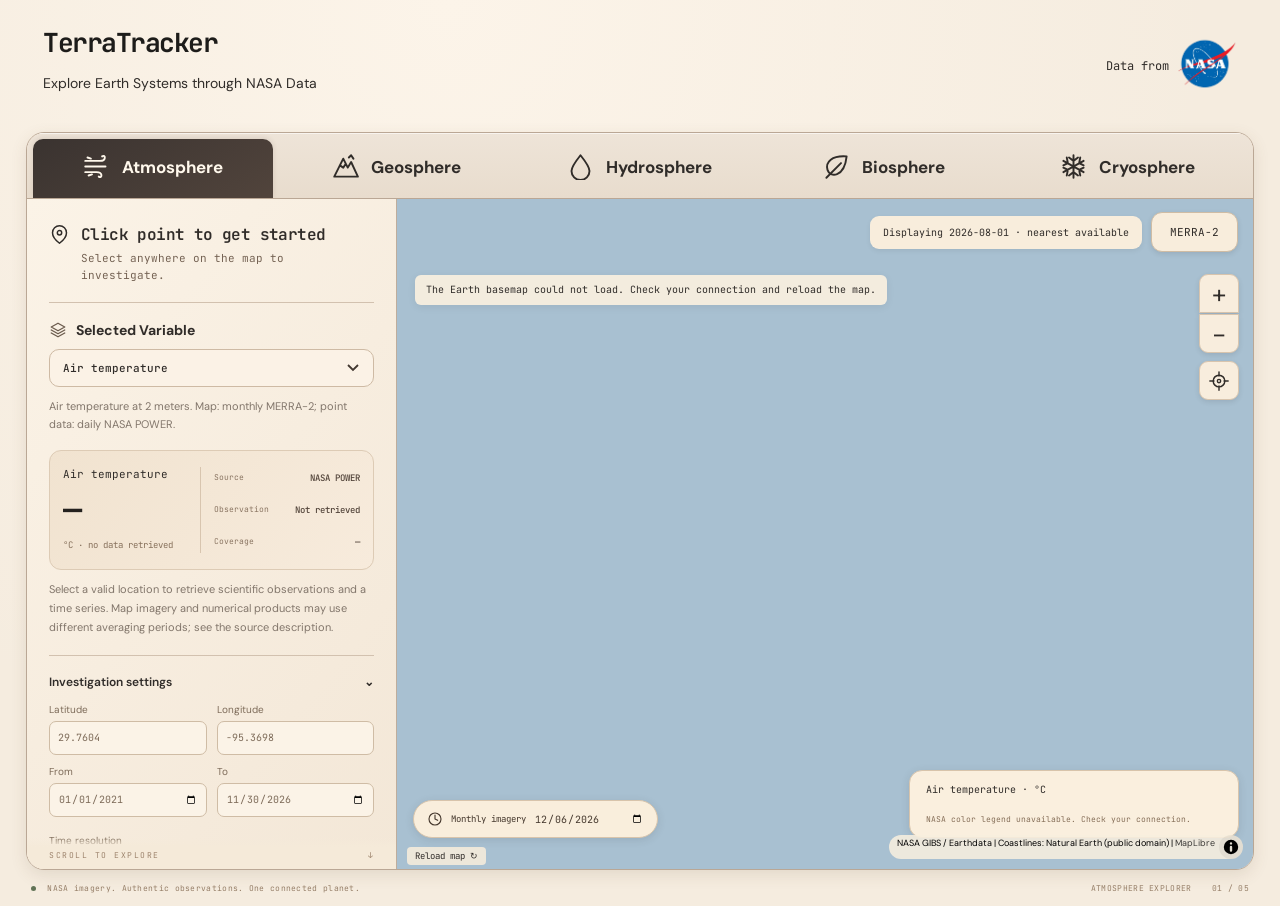
==== Earth_Science_Detection/frontend/index.html @ 30ef1537 "First Draft" ====
<!doctype html>
<html lang="en">
<head>
  <meta charset="utf-8">
  <meta name="viewport" content="width=device-width,initial-scale=1">
  <meta name="theme-color" content="#f5ecdf">
  <meta name="description" content="Explore Earth's connected systems with NASA imagery and authentic historical measurements.">
  <title>Earth Science System Tracker</title>
  <link rel="stylesheet" href="vendor/maplibre-gl.css">
  <link rel="stylesheet" href="css/styles.css">
  <script defer src="vendor/maplibre-gl.js"></script>
</head>
<body>
  <!-- Shared line icons, kept in the page so the design needs no icon service. -->
  <svg class="icon-library" xmlns="http://www.w3.org/2000/svg"><defs>
    <symbol id="globe" viewBox="0 0 32 32"><circle cx="16" cy="16" r="13"/><ellipse cx="16" cy="16" rx="6" ry="13"/><path d="M3 16h26M6 8q10 6 20 0M6 24q10-6 20 0"/></symbol>
    <symbol id="air" viewBox="0 0 24 24"><path d="M2 7h13c6 0 5-6 2-4M2 12h18M2 17h10c6 0 5 6 2 4M4 4l3 1M5 20l3-1"/></symbol>
    <symbol id="mountain" viewBox="0 0 24 24"><path d="M2 21 10 5l4 8 3-5 6 13ZM7 11l3 2 2-3M15 4l2-2 2 3"/></symbol>
    <symbol id="water" viewBox="0 0 24 24"><path d="M12 2S4 12 4 16a8 8 0 0 0 16 0c0-4-8-14-8-14Z"/></symbol>
    <symbol id="leaf" viewBox="0 0 24 24"><path d="M21 3C8 2 2 8 4 15s15 7 17-12ZM3 22 16 9"/></symbol>
    <symbol id="snow" viewBox="0 0 24 24"><path d="M12 2v20M3 7l18 10M3 17 21 7M8 4l4 3 4-3M8 20l4-3 4 3M3 11l4-2-1-5M18 20l-1-5 4-2M3 13l4 2-1 5M18 4l-1 5 4 2"/></symbol>
    <symbol id="pin" viewBox="0 0 24 24"><path d="M20 10c0 6-8 12-8 12S4 16 4 10a8 8 0 1 1 16 0Z"/><circle cx="12" cy="10" r="2.5"/></symbol>
    <symbol id="layers" viewBox="0 0 24 24"><path d="m3 8 9-5 9 5-9 5ZM3 12l9 5 9-5M3 16l9 5 9-5"/></symbol>
    <symbol id="chart" viewBox="0 0 24 24"><path d="M3 3v18h19M5 16l5-6 4 3 7-9M17 4h4v4"/></symbol>
    <symbol id="external" viewBox="0 0 120 120"><circle cx="60" cy="60" r="50" fill="#0B3D91"/><ellipse cx="60" cy="60" rx="54" ry="18" transform="rotate(-25 60 60)" fill="none" stroke="#FFFFFF" stroke-width="2.5"/><path d="M22 68L58 24l8 32 38-14-36 24-14-22Z" fill="#FC3D21"/><text x="60" y="67" font-family="Arial Black,Impact,sans-serif" font-weight="900" font-size="23" fill="#FFFFFF" text-anchor="middle" letter-spacing="1.5">NASA</text></symbol>
    <symbol id="clock" viewBox="0 0 24 24"><circle cx="12" cy="12" r="9"/><path d="M12 6v6l4 2"/></symbol>
    <symbol id="target" viewBox="0 0 24 24"><circle cx="12" cy="12" r="7"/><circle cx="12" cy="12" r="2"/><path d="M12 1v5M12 18v5M1 12h5M18 12h5"/></symbol>
  </defs></svg>

  <header class="site-header">
    <div><h1>TerraTracker</h1><p>Explore Earth Systems through NASA Data</p></div>
    <div><a class="source-link" href="https://www.earthdata.nasa.gov/" target="_blank" rel="noopener">Data from<span><img src = "bg-removebg-preview.png" width="60" height ="60"></span></a></div>
  </header>

  <div class="dashboard-window">
  <nav class="system-tabs" aria-label="Earth systems">
    <span class="system-tab-highlight" aria-hidden="true"></span>
    <a class="system-tab active" href="?system=atmosphere" data-system="atmosphere" aria-current="page"><svg><use href="#air"/></svg>Atmosphere</a>
    <a class="system-tab" href="?system=geosphere" data-system="geosphere"><svg><use href="#mountain"/></svg>Geosphere</a>
    <a class="system-tab" href="?system=hydrosphere" data-system="hydrosphere"><svg><use href="#water"/></svg>Hydrosphere</a>
    <a class="system-tab" href="?system=biosphere" data-system="biosphere"><svg><use href="#leaf"/></svg>Biosphere</a>
    <a class="system-tab" href="?system=cryosphere" data-system="cryosphere"><svg><use href="#snow"/></svg>Cryosphere</a>
  </nav>

  <main class="workspace" id="workspace">
    <!-- This is a contextual map inspector, not a navigation sidebar. -->
    <section class="inspector" aria-label="Selected point and scientific analysis">
      <div class="inspector-scroll">
        <header class="point-header"><svg class="icon"><use href="#pin"/></svg><div><h2 id="point-title">Click point to get started</h2><p id="point-subtitle" font-weight="3">Select anywhere on the map to investigate.</p></div><button id="clear-point" class="icon-button" aria-label="Clear selected point" hidden>×</button></header>
        <section class="inspector-section">
          <h3><svg class="icon"><use href="#layers"/></svg>Selected Variable</h3>
          <label class="sr-only" for="variable">Numerical point variable</label>
          <select id="variable"><option value="T2M">Air temperature</option><option value="PS">Atmospheric pressure</option><option value="PRECTOTCORR">Precipitation</option><option value="TQV">Water vapor</option><option value="OZONE">Ozone concentration</option><option value="CO">Carbon monoxide</option><option value="CH4">Methane</option><option value="ALLSKY_SFC_SW_DWN">Solar radiation</option></select>
          <p class="helper" id="variable-description">Near-surface air temperature from NASA POWER.</p>
          <div class="measurement-card"><div class="primary-reading"><span id="reading-name">Air temperature</span><strong id="reading-value">—</strong><small id="reading-unit">°C · no data retrieved</small></div><div class="reading-details"><span>Source<b id="reading-source">NASA POWER</b></span><span>Observation<b id="reading-date">Not retrieved</b></span><span>Coverage<b id="reading-coverage">—</b></span></div></div>
          <p class="helper" id="point-hint">Choose a point to retrieve authentic measurements. Map imagery and point data are separate products.</p>
        </section>
        <section class="inspector-section" id="investigation-controls">
          <details id="query-details" open><summary>Investigation settings <span>⌄</span></summary>
            <form id="controls"><div class="form-grid"><label>Latitude<input name="lat" type="number" min="-90" max="90" step="any" value="29.7604" required></label><label>Longitude<input name="lon" type="number" min="-180" max="180" step="any" value="-95.3698" required></label><label>From<input name="start" type="date" min="1981-01-01" value="2001-01-01" required></label><label>To<input name="end" type="date" value="2024-12-31" required></label></div><label class="field-label" for="resolution">Time resolution</label><select id="resolution" name="resolution"><option value="annual">Annual</option><option value="monthly">Monthly</option><option value="daily">Daily</option><option value="native">Original observations</option></select><label class="checkbox"><input type="checkbox" name="deseasonalize">Remove monthly seasonal cycle</label><button class="primary-button" id="retrieve" type="submit">Retrieve & analyze <span>↗</span></button></form>
          </details>
          <p id="status" class="status" role="status" aria-live="polite">Ready when you are.</p>
        </section>
        <section class="inspector-section chart-section"><h3><svg class="icon"><use href="#chart"/></svg><span id="chart-title">Time Series</span></h3><p id="chart-period" class="section-subtitle">Your selected period will appear here</p><p id="range-note" class="helper" aria-live="polite"></p><div id="chart-container" class="chart-placeholder"><svg class="icon"><use href="#chart"/></svg><p>A point. A period. A new perspective.</p><small>Retrieve data to reveal the historical record.</small></div><div class="export-actions"><button id="export-csv" disabled>Export CSV ↗</button><button id="export-chart" disabled>Save chart ↗</button></div></section>
        <section class="inspector-section" id="trend-section" hidden><h3>Trend analysis</h3><div id="trend-results"></div></section>
        <section class="inspector-section source-section"><h3><span class="info-icon">i</span>Data Source</h3><a id="dataset-link" href="https://power.larc.nasa.gov/" target="_blank" rel="noopener"><span id="dataset-name">NASA POWER · daily point data</span><svg class="icon"><use href="#external"/></svg></a><p id="source-observation">Observation: not retrieved</p><p id="source-publication">Provider publication time: not supplied</p><p id="source-retrieved">Retrieved: not yet</p><span class="freshness" id="freshness"><i></i>Historical observations</span><p class="helper" id="science-note">No measurements are simulated. Trend significance does not establish causation.</p></section>
      </div>
      <div class="scroll-hint">SCROLL TO EXPLORE <span>↓</span></div>
    </section>

    <section class="map-panel" aria-label="Interactive two-dimensional Earth map">
      <div id="earth-map" aria-label="Select a point on the world map"></div>
      <div class="map-toolbar"><span class="imagery-period" id="imagery-period"></span><div class="provider-chip" id="map-provider">MERRA-2</div></div>
      <div class="map-buttons"><button id="zoom-in" aria-label="Zoom in">+</button><button id="zoom-out" aria-label="Zoom out">−</button><button id="recenter" aria-label="Center map on selected point"><svg class="icon"><use href="#target"/></svg></button></div>
      <div class="map-message" id="map-message" role="status">Loading NASA imagery…</div><button type="button" class="retry-map" id="retry-map">Reload map ↻</button>
      <div class="map-bottom"><label class="imagery-date"><svg class="icon"><use href="#clock"/></svg><span id="imagery-date-label">Imagery date</span><input id="imagery-date" type="date" value="2024-07-01" aria-label="NASA imagery date"></label><section class="map-legend"><h3 id="legend-title">Aerosol optical depth · unitless</h3><div class="legend-scroll"><img id="legend-image" src="https://gibs.earthdata.nasa.gov/legends/MODIS_VIIRS_AOD_H.png" alt="NASA aerosol optical depth color legend"><div id="legend-custom" hidden></div></div><p id="legend-note">NASA GIBS imagery · not numerical point data</p></section></div>
    </section>
  </main>
  </div>
  <footer class="page-footer"><span><i></i> NASA imagery. Authentic observations. One connected planet.</span><span id="footer-system">ATMOSPHERE EXPLORER <b>01 / 05</b></span></footer>
  <noscript><p class="noscript">JavaScript is required for the interactive map and data retrieval.</p></noscript>
  <script type="module" src="js/app.js"></script>
</body>
</html>
---- Earth_Science_Detection/frontend/vendor/maplibre-gl.css ----
.maplibregl-map{font:12px/20px Helvetica Neue,Arial,Helvetica,sans-serif;overflow:hidden;position:relative;-webkit-tap-highlight-color:rgb(0 0 0/0)}.maplibregl-canvas{left:0;position:absolute;top:0}.maplibregl-map:fullscreen{height:100%;width:100%}.maplibregl-ctrl-group button.maplibregl-ctrl-compass{touch-action:none}.maplibregl-canvas-container.maplibregl-interactive,.maplibregl-ctrl-group button.maplibregl-ctrl-compass{cursor:grab;-webkit-user-select:none;-moz-user-select:none;user-select:none}.maplibregl-canvas-container.maplibregl-interactive.maplibregl-track-pointer{cursor:pointer}.maplibregl-canvas-container.maplibregl-interactive:active,.maplibregl-ctrl-group button.maplibregl-ctrl-compass:active{cursor:grabbing}.maplibregl-canvas-container.maplibregl-touch-zoom-rotate,.maplibregl-canvas-container.maplibregl-touch-zoom-rotate .maplibregl-canvas{touch-action:pan-x pan-y}.maplibregl-canvas-container.maplibregl-touch-drag-pan,.maplibregl-canvas-container.maplibregl-touch-drag-pan .maplibregl-canvas{touch-action:pinch-zoom}.maplibregl-canvas-container.maplibregl-touch-zoom-rotate.maplibregl-touch-drag-pan,.maplibregl-canvas-container.maplibregl-touch-zoom-rotate.maplibregl-touch-drag-pan .maplibregl-canvas{touch-action:none}.maplibregl-canvas-container.maplibregl-touch-drag-pan.maplibregl-cooperative-gestures,.maplibregl-canvas-container.maplibregl-touch-drag-pan.maplibregl-cooperative-gestures .maplibregl-canvas{touch-action:pan-x pan-y}.maplibregl-ctrl-bottom-left,.maplibregl-ctrl-bottom-right,.maplibregl-ctrl-top-left,.maplibregl-ctrl-top-right{pointer-events:none;position:absolute;z-index:2}.maplibregl-ctrl-top-left{left:0;top:0}.maplibregl-ctrl-top-right{right:0;top:0}.maplibregl-ctrl-bottom-left{bottom:0;left:0}.maplibregl-ctrl-bottom-right{bottom:0;right:0}.maplibregl-ctrl{clear:both;pointer-events:auto;transform:translate(0)}.maplibregl-ctrl-top-left .maplibregl-ctrl{float:left;margin:10px 0 0 10px}.maplibregl-ctrl-top-right .maplibregl-ctrl{float:right;margin:10px 10px 0 0}.maplibregl-ctrl-bottom-left .maplibregl-ctrl{float:left;margin:0 0 10px 10px}.maplibregl-ctrl-bottom-right .maplibregl-ctrl{float:right;margin:0 10px 10px 0}.maplibregl-ctrl-group{background:#fff;border-radius:4px}.maplibregl-ctrl-group:not(:empty){box-shadow:0 0 0 2px rgba(0,0,0,.1)}@media (forced-colors:active){.maplibregl-ctrl-group:not(:empty){box-shadow:0 0 0 2px ButtonText}}.maplibregl-ctrl-group button{background-color:transparent;border:0;box-sizing:border-box;cursor:pointer;display:block;height:29px;outline:none;padding:0;width:29px}.maplibregl-ctrl-group button+button{border-top:1px solid #ddd}.maplibregl-ctrl button .maplibregl-ctrl-icon{background-position:50%;background-repeat:no-repeat;display:block;height:100%;width:100%}@media (forced-colors:active){.maplibregl-ctrl-icon{background-color:transparent}.maplibregl-ctrl-group button+button{border-top:1px solid ButtonText}}.maplibregl-ctrl button::-moz-focus-inner{border:0;padding:0}.maplibregl-ctrl-attrib-button:focus,.maplibregl-ctrl-group button:focus{box-shadow:0 0 2px 2px #0096ff}.maplibregl-ctrl button:disabled{cursor:not-allowed}.maplibregl-ctrl button:disabled .maplibregl-ctrl-icon{opacity:.25}@media (hover:hover){.maplibregl-ctrl button:not(:disabled):hover{background-color:rgb(0 0 0/5%)}}.maplibregl-ctrl button:not(:disabled):active{background-color:rgb(0 0 0/5%)}.maplibregl-ctrl-group button:focus:focus-visible{box-shadow:0 0 2px 2px #0096ff}.maplibregl-ctrl-group button:focus:not(:focus-visible){box-shadow:none}.maplibregl-ctrl-group button:focus:first-child{border-radius:4px 4px 0 0}.maplibregl-ctrl-group button:focus:last-child{border-radius:0 0 4px 4px}.maplibregl-ctrl-group button:focus:only-child{border-radius:inherit}.maplibregl-ctrl button.maplibregl-ctrl-zoom-out .maplibregl-ctrl-icon{background-image:url("data:image/svg+xml;charset=utf-8,%3Csvg xmlns='http://www.w3.org/2000/svg' width='29' height='29' fill='%23333' viewBox='0 0 29 29'%3E%3Cpath d='M10 13c-.75 0-1.5.75-1.5 1.5S9.25 16 10 16h9c.75 0 1.5-.75 1.5-1.5S19.75 13 19 13z'/%3E%3C/svg%3E")}.maplibregl-ctrl button.maplibregl-ctrl-zoom-in .maplibregl-ctrl-icon{background-image:url("data:image/svg+xml;charset=utf-8,%3Csvg xmlns='http://www.w3.org/2000/svg' width='29' height='29' fill='%23333' viewBox='0 0 29 29'%3E%3Cpath d='M14.5 8.5c-.75 0-1.5.75-1.5 1.5v3h-3c-.75 0-1.5.75-1.5 1.5S9.25 16 10 16h3v3c0 .75.75 1.5 1.5 1.5S16 19.75 16 19v-3h3c.75 0 1.5-.75 1.5-1.5S19.75 13 19 13h-3v-3c0-.75-.75-1.5-1.5-1.5'/%3E%3C/svg%3E")}@media (forced-colors:active){.maplibregl-ctrl button.maplibregl-ctrl-zoom-out .maplibregl-ctrl-icon{background-image:url("data:image/svg+xml;charset=utf-8,%3Csvg xmlns='http://www.w3.org/2000/svg' width='29' height='29' fill='%23fff' viewBox='0 0 29 29'%3E%3Cpath d='M10 13c-.75 0-1.5.75-1.5 1.5S9.25 16 10 16h9c.75 0 1.5-.75 1.5-1.5S19.75 13 19 13z'/%3E%3C/svg%3E")}.maplibregl-ctrl button.maplibregl-ctrl-zoom-in .maplibregl-ctrl-icon{background-image:url("data:image/svg+xml;charset=utf-8,%3Csvg xmlns='http://www.w3.org/2000/svg' width='29' height='29' fill='%23fff' viewBox='0 0 29 29'%3E%3Cpath d='M14.5 8.5c-.75 0-1.5.75-1.5 1.5v3h-3c-.75 0-1.5.75-1.5 1.5S9.25 16 10 16h3v3c0 .75.75 1.5 1.5 1.5S16 19.75 16 19v-3h3c.75 0 1.5-.75 1.5-1.5S19.75 13 19 13h-3v-3c0-.75-.75-1.5-1.5-1.5'/%3E%3C/svg%3E")}}@media (forced-colors:active) and (prefers-color-scheme:light){.maplibregl-ctrl button.maplibregl-ctrl-zoom-out .maplibregl-ctrl-icon{background-image:url("data:image/svg+xml;charset=utf-8,%3Csvg xmlns='http://www.w3.org/2000/svg' width='29' height='29' viewBox='0 0 29 29'%3E%3Cpath d='M10 13c-.75 0-1.5.75-1.5 1.5S9.25 16 10 16h9c.75 0 1.5-.75 1.5-1.5S19.75 13 19 13z'/%3E%3C/svg%3E")}.maplibregl-ctrl button.maplibregl-ctrl-zoom-in .maplibregl-ctrl-icon{background-image:url("data:image/svg+xml;charset=utf-8,%3Csvg xmlns='http://www.w3.org/2000/svg' width='29' height='29' viewBox='0 0 29 29'%3E%3Cpath d='M14.5 8.5c-.75 0-1.5.75-1.5 1.5v3h-3c-.75 0-1.5.75-1.5 1.5S9.25 16 10 16h3v3c0 .75.75 1.5 1.5 1.5S16 19.75 16 19v-3h3c.75 0 1.5-.75 1.5-1.5S19.75 13 19 13h-3v-3c0-.75-.75-1.5-1.5-1.5'/%3E%3C/svg%3E")}}.maplibregl-ctrl button.maplibregl-ctrl-fullscreen .maplibregl-ctrl-icon{background-image:url("data:image/svg+xml;charset=utf-8,%3Csvg xmlns='http://www.w3.org/2000/svg' width='29' height='29' fill='%23333' viewBox='0 0 29 29'%3E%3Cpath d='M24 16v5.5c0 1.75-.75 2.5-2.5 2.5H16v-1l3-1.5-4-5.5 1-1 5.5 4 1.5-3zM6 16l1.5 3 5.5-4 1 1-4 5.5 3 1.5v1H7.5C5.75 24 5 23.25 5 21.5V16zm7-11v1l-3 1.5 4 5.5-1 1-5.5-4L6 13H5V7.5C5 5.75 5.75 5 7.5 5zm11 2.5c0-1.75-.75-2.5-2.5-2.5H16v1l3 1.5-4 5.5 1 1 5.5-4 1.5 3h1z'/%3E%3C/svg%3E")}.maplibregl-ctrl button.maplibregl-ctrl-shrink .maplibregl-ctrl-icon{background-image:url("data:image/svg+xml;charset=utf-8,%3Csvg xmlns='http://www.w3.org/2000/svg' width='29' height='29' viewBox='0 0 29 29'%3E%3Cpath d='M18.5 16c-1.75 0-2.5.75-2.5 2.5V24h1l1.5-3 5.5 4 1-1-4-5.5 3-1.5v-1zM13 18.5c0-1.75-.75-2.5-2.5-2.5H5v1l3 1.5L4 24l1 1 5.5-4 1.5 3h1zm3-8c0 1.75.75 2.5 2.5 2.5H24v-1l-3-1.5L25 5l-1-1-5.5 4L17 5h-1zM10.5 13c1.75 0 2.5-.75 2.5-2.5V5h-1l-1.5 3L5 4 4 5l4 5.5L5 12v1z'/%3E%3C/svg%3E")}@media (forced-colors:active){.maplibregl-ctrl button.maplibregl-ctrl-fullscreen .maplibregl-ctrl-icon{background-image:url("data:image/svg+xml;charset=utf-8,%3Csvg xmlns='http://www.w3.org/2000/svg' width='29' height='29' fill='%23fff' viewBox='0 0 29 29'%3E%3Cpath d='M24 16v5.5c0 1.75-.75 2.5-2.5 2.5H16v-1l3-1.5-4-5.5 1-1 5.5 4 1.5-3zM6 16l1.5 3 5.5-4 1 1-4 5.5 3 1.5v1H7.5C5.75 24 5 23.25 5 21.5V16zm7-11v1l-3 1.5 4 5.5-1 1-5.5-4L6 13H5V7.5C5 5.75 5.75 5 7.5 5zm11 2.5c0-1.75-.75-2.5-2.5-2.5H16v1l3 1.5-4 5.5 1 1 5.5-4 1.5 3h1z'/%3E%3C/svg%3E")}.maplibregl-ctrl button.maplibregl-ctrl-shrink .maplibregl-ctrl-icon{background-image:url("data:image/svg+xml;charset=utf-8,%3Csvg xmlns='http://www.w3.org/2000/svg' width='29' height='29' fill='%23fff' viewBox='0 0 29 29'%3E%3Cpath d='M18.5 16c-1.75 0-2.5.75-2.5 2.5V24h1l1.5-3 5.5 4 1-1-4-5.5 3-1.5v-1zM13 18.5c0-1.75-.75-2.5-2.5-2.5H5v1l3 1.5L4 24l1 1 5.5-4 1.5 3h1zm3-8c0 1.75.75 2.5 2.5 2.5H24v-1l-3-1.5L25 5l-1-1-5.5 4L17 5h-1zM10.5 13c1.75 0 2.5-.75 2.5-2.5V5h-1l-1.5 3L5 4 4 5l4 5.5L5 12v1z'/%3E%3C/svg%3E")}}@media (forced-colors:active) and (prefers-color-scheme:light){.maplibregl-ctrl button.maplibregl-ctrl-fullscreen .maplibregl-ctrl-icon{background-image:url("data:image/svg+xml;charset=utf-8,%3Csvg xmlns='http://www.w3.org/2000/svg' width='29' height='29' viewBox='0 0 29 29'%3E%3Cpath d='M24 16v5.5c0 1.75-.75 2.5-2.5 2.5H16v-1l3-1.5-4-5.5 1-1 5.5 4 1.5-3zM6 16l1.5 3 5.5-4 1 1-4 5.5 3 1.5v1H7.5C5.75 24 5 23.25 5 21.5V16zm7-11v1l-3 1.5 4 5.5-1 1-5.5-4L6 13H5V7.5C5 5.75 5.75 5 7.5 5zm11 2.5c0-1.75-.75-2.5-2.5-2.5H16v1l3 1.5-4 5.5 1 1 5.5-4 1.5 3h1z'/%3E%3C/svg%3E")}.maplibregl-ctrl button.maplibregl-ctrl-shrink .maplibregl-ctrl-icon{background-image:url("data:image/svg+xml;charset=utf-8,%3Csvg xmlns='http://www.w3.org/2000/svg' width='29' height='29' viewBox='0 0 29 29'%3E%3Cpath d='M18.5 16c-1.75 0-2.5.75-2.5 2.5V24h1l1.5-3 5.5 4 1-1-4-5.5 3-1.5v-1zM13 18.5c0-1.75-.75-2.5-2.5-2.5H5v1l3 1.5L4 24l1 1 5.5-4 1.5 3h1zm3-8c0 1.75.75 2.5 2.5 2.5H24v-1l-3-1.5L25 5l-1-1-5.5 4L17 5h-1zM10.5 13c1.75 0 2.5-.75 2.5-2.5V5h-1l-1.5 3L5 4 4 5l4 5.5L5 12v1z'/%3E%3C/svg%3E")}}.maplibregl-ctrl button.maplibregl-ctrl-compass .maplibregl-ctrl-icon{background-image:url("data:image/svg+xml;charset=utf-8,%3Csvg xmlns='http://www.w3.org/2000/svg' width='29' height='29' fill='%23333' viewBox='0 0 29 29'%3E%3Cpath d='m10.5 14 4-8 4 8z'/%3E%3Cpath fill='%23ccc' d='m10.5 16 4 8 4-8z'/%3E%3C/svg%3E")}@media (forced-colors:active){.maplibregl-ctrl button.maplibregl-ctrl-compass .maplibregl-ctrl-icon{background-image:url("data:image/svg+xml;charset=utf-8,%3Csvg xmlns='http://www.w3.org/2000/svg' width='29' height='29' fill='%23fff' viewBox='0 0 29 29'%3E%3Cpath d='m10.5 14 4-8 4 8z'/%3E%3Cpath fill='%23ccc' d='m10.5 16 4 8 4-8z'/%3E%3C/svg%3E")}}@media (forced-colors:active) and (prefers-color-scheme:light){.maplibregl-ctrl button.maplibregl-ctrl-compass .maplibregl-ctrl-icon{background-image:url("data:image/svg+xml;charset=utf-8,%3Csvg xmlns='http://www.w3.org/2000/svg' width='29' height='29' viewBox='0 0 29 29'%3E%3Cpath d='m10.5 14 4-8 4 8z'/%3E%3Cpath fill='%23ccc' d='m10.5 16 4 8 4-8z'/%3E%3C/svg%3E")}}.maplibregl-ctrl button.maplibregl-ctrl-globe .maplibregl-ctrl-icon{background-image:url("data:image/svg+xml;charset=utf-8,%3Csvg xmlns='http://www.w3.org/2000/svg' width='22' height='22' fill='none' stroke='%23333' viewBox='0 0 22 22'%3E%3Ccircle cx='11' cy='11' r='8.5'/%3E%3Cpath d='M17.5 11c0 4.819-3.02 8.5-6.5 8.5S4.5 15.819 4.5 11 7.52 2.5 11 2.5s6.5 3.681 6.5 8.5Z'/%3E%3Cpath d='M13.5 11c0 2.447-.331 4.64-.853 6.206-.262.785-.562 1.384-.872 1.777-.314.399-.58.517-.775.517s-.461-.118-.775-.517c-.31-.393-.61-.992-.872-1.777C8.831 15.64 8.5 13.446 8.5 11s.331-4.64.853-6.206c.262-.785.562-1.384.872-1.777.314-.399.58-.517.775-.517s.461.118.775.517c.31.393.61.992.872 1.777.522 1.565.853 3.76.853 6.206Z'/%3E%3Cpath d='M11 7.5c-1.909 0-3.622-.166-4.845-.428-.616-.132-1.08-.283-1.379-.434a1.3 1.3 0 0 1-.224-.138q.07-.058.224-.138c.299-.151.763-.302 1.379-.434C7.378 5.666 9.091 5.5 11 5.5s3.622.166 4.845.428c.616.132 1.08.283 1.379.434.105.053.177.1.224.138q-.07.058-.224.138c-.299.151-.763.302-1.379.434-1.223.262-2.936.428-4.845.428ZM4.486 6.436ZM11 16.5c-1.909 0-3.622-.166-4.845-.428-.616-.132-1.08-.283-1.379-.434a1.3 1.3 0 0 1-.224-.138 1.3 1.3 0 0 1 .224-.138c.299-.151.763-.302 1.379-.434C7.378 14.666 9.091 14.5 11 14.5s3.622.166 4.845.428c.616.132 1.08.283 1.379.434.105.053.177.1.224.138a1.3 1.3 0 0 1-.224.138c-.299.151-.763.302-1.379.434-1.223.262-2.936.428-4.845.428Zm-6.514-1.064ZM11 12.5c-2.46 0-4.672-.222-6.255-.574-.796-.177-1.406-.38-1.805-.59a1.5 1.5 0 0 1-.39-.272.3.3 0 0 1-.047-.064.3.3 0 0 1 .048-.064c.066-.073.189-.167.389-.272.399-.21 1.009-.413 1.805-.59C6.328 9.722 8.54 9.5 11 9.5s4.672.222 6.256.574c.795.177 1.405.38 1.804.59.2.105.323.2.39.272a.3.3 0 0 1 .047.064.3.3 0 0 1-.048.064 1.4 1.4 0 0 1-.389.272c-.399.21-1.009.413-1.804.59-1.584.352-3.796.574-6.256.574Zm-8.501-1.51v.002zm0 .018v.002zm17.002.002v-.002zm0-.018v-.002z'/%3E%3C/svg%3E")}.maplibregl-ctrl button.maplibregl-ctrl-globe-enabled .maplibregl-ctrl-icon{background-image:url("data:image/svg+xml;charset=utf-8,%3Csvg xmlns='http://www.w3.org/2000/svg' width='22' height='22' fill='none' stroke='%2333b5e5' viewBox='0 0 22 22'%3E%3Ccircle cx='11' cy='11' r='8.5'/%3E%3Cpath d='M17.5 11c0 4.819-3.02 8.5-6.5 8.5S4.5 15.819 4.5 11 7.52 2.5 11 2.5s6.5 3.681 6.5 8.5Z'/%3E%3Cpath d='M13.5 11c0 2.447-.331 4.64-.853 6.206-.262.785-.562 1.384-.872 1.777-.314.399-.58.517-.775.517s-.461-.118-.775-.517c-.31-.393-.61-.992-.872-1.777C8.831 15.64 8.5 13.446 8.5 11s.331-4.64.853-6.206c.262-.785.562-1.384.872-1.777.314-.399.58-.517.775-.517s.461.118.775.517c.31.393.61.992.872 1.777.522 1.565.853 3.76.853 6.206Z'/%3E%3Cpath d='M11 7.5c-1.909 0-3.622-.166-4.845-.428-.616-.132-1.08-.283-1.379-.434a1.3 1.3 0 0 1-.224-.138q.07-.058.224-.138c.299-.151.763-.302 1.379-.434C7.378 5.666 9.091 5.5 11 5.5s3.622.166 4.845.428c.616.132 1.08.283 1.379.434.105.053.177.1.224.138q-.07.058-.224.138c-.299.151-.763.302-1.379.434-1.223.262-2.936.428-4.845.428ZM4.486 6.436ZM11 16.5c-1.909 0-3.622-.166-4.845-.428-.616-.132-1.08-.283-1.379-.434a1.3 1.3 0 0 1-.224-.138 1.3 1.3 0 0 1 .224-.138c.299-.151.763-.302 1.379-.434C7.378 14.666 9.091 14.5 11 14.5s3.622.166 4.845.428c.616.132 1.08.283 1.379.434.105.053.177.1.224.138a1.3 1.3 0 0 1-.224.138c-.299.151-.763.302-1.379.434-1.223.262-2.936.428-4.845.428Zm-6.514-1.064ZM11 12.5c-2.46 0-4.672-.222-6.255-.574-.796-.177-1.406-.38-1.805-.59a1.5 1.5 0 0 1-.39-.272.3.3 0 0 1-.047-.064.3.3 0 0 1 .048-.064c.066-.073.189-.167.389-.272.399-.21 1.009-.413 1.805-.59C6.328 9.722 8.54 9.5 11 9.5s4.672.222 6.256.574c.795.177 1.405.38 1.804.59.2.105.323.2.39.272a.3.3 0 0 1 .047.064.3.3 0 0 1-.048.064 1.4 1.4 0 0 1-.389.272c-.399.21-1.009.413-1.804.59-1.584.352-3.796.574-6.256.574Zm-8.501-1.51v.002zm0 .018v.002zm17.002.002v-.002zm0-.018v-.002z'/%3E%3C/svg%3E")}.maplibregl-ctrl button.maplibregl-ctrl-terrain .maplibregl-ctrl-icon{background-image:url("data:image/svg+xml;charset=utf-8,%3Csvg xmlns='http://www.w3.org/2000/svg' width='22' height='22' fill='%23333' viewBox='0 0 22 22'%3E%3Cpath d='m1.754 13.406 4.453-4.851 3.09 3.09 3.281 3.277.969-.969-3.309-3.312 3.844-4.121 6.148 6.886h1.082v-.855l-7.207-8.07-4.84 5.187L6.169 6.57l-5.48 5.965v.871ZM.688 16.844h20.625v1.375H.688Zm0 0'/%3E%3C/svg%3E")}.maplibregl-ctrl button.maplibregl-ctrl-terrain-enabled .maplibregl-ctrl-icon{background-image:url("data:image/svg+xml;charset=utf-8,%3Csvg xmlns='http://www.w3.org/2000/svg' width='22' height='22' fill='%2333b5e5' viewBox='0 0 22 22'%3E%3Cpath d='m1.754 13.406 4.453-4.851 3.09 3.09 3.281 3.277.969-.969-3.309-3.312 3.844-4.121 6.148 6.886h1.082v-.855l-7.207-8.07-4.84 5.187L6.169 6.57l-5.48 5.965v.871ZM.688 16.844h20.625v1.375H.688Zm0 0'/%3E%3C/svg%3E")}.maplibregl-ctrl button.maplibregl-ctrl-geolocate .maplibregl-ctrl-icon{background-image:url("data:image/svg+xml;charset=utf-8,%3Csvg xmlns='http://www.w3.org/2000/svg' width='29' height='29' fill='%23333' viewBox='0 0 20 20'%3E%3Cpath d='M10 4C9 4 9 5 9 5v.1A5 5 0 0 0 5.1 9H5s-1 0-1 1 1 1 1 1h.1A5 5 0 0 0 9 14.9v.1s0 1 1 1 1-1 1-1v-.1a5 5 0 0 0 3.9-3.9h.1s1 0 1-1-1-1-1-1h-.1A5 5 0 0 0 11 5.1V5s0-1-1-1m0 2.5a3.5 3.5 0 1 1 0 7 3.5 3.5 0 1 1 0-7'/%3E%3Ccircle cx='10' cy='10' r='2'/%3E%3C/svg%3E")}.maplibregl-ctrl button.maplibregl-ctrl-geolocate:disabled .maplibregl-ctrl-icon{background-image:url("data:image/svg+xml;charset=utf-8,%3Csvg xmlns='http://www.w3.org/2000/svg' width='29' height='29' fill='%23aaa' viewBox='0 0 20 20'%3E%3Cpath d='M10 4C9 4 9 5 9 5v.1A5 5 0 0 0 5.1 9H5s-1 0-1 1 1 1 1 1h.1A5 5 0 0 0 9 14.9v.1s0 1 1 1 1-1 1-1v-.1a5 5 0 0 0 3.9-3.9h.1s1 0 1-1-1-1-1-1h-.1A5 5 0 0 0 11 5.1V5s0-1-1-1m0 2.5a3.5 3.5 0 1 1 0 7 3.5 3.5 0 1 1 0-7'/%3E%3Ccircle cx='10' cy='10' r='2'/%3E%3Cpath fill='red' d='m14 5 1 1-9 9-1-1z'/%3E%3C/svg%3E")}.maplibregl-ctrl button.maplibregl-ctrl-geolocate.maplibregl-ctrl-geolocate-active .maplibregl-ctrl-icon{background-image:url("data:image/svg+xml;charset=utf-8,%3Csvg xmlns='http://www.w3.org/2000/svg' width='29' height='29' fill='%2333b5e5' viewBox='0 0 20 20'%3E%3Cpath d='M10 4C9 4 9 5 9 5v.1A5 5 0 0 0 5.1 9H5s-1 0-1 1 1 1 1 1h.1A5 5 0 0 0 9 14.9v.1s0 1 1 1 1-1 1-1v-.1a5 5 0 0 0 3.9-3.9h.1s1 0 1-1-1-1-1-1h-.1A5 5 0 0 0 11 5.1V5s0-1-1-1m0 2.5a3.5 3.5 0 1 1 0 7 3.5 3.5 0 1 1 0-7'/%3E%3Ccircle cx='10' cy='10' r='2'/%3E%3C/svg%3E")}.maplibregl-ctrl button.maplibregl-ctrl-geolocate.maplibregl-ctrl-geolocate-active-error .maplibregl-ctrl-icon{background-image:url("data:image/svg+xml;charset=utf-8,%3Csvg xmlns='http://www.w3.org/2000/svg' width='29' height='29' fill='%23e58978' viewBox='0 0 20 20'%3E%3Cpath d='M10 4C9 4 9 5 9 5v.1A5 5 0 0 0 5.1 9H5s-1 0-1 1 1 1 1 1h.1A5 5 0 0 0 9 14.9v.1s0 1 1 1 1-1 1-1v-.1a5 5 0 0 0 3.9-3.9h.1s1 0 1-1-1-1-1-1h-.1A5 5 0 0 0 11 5.1V5s0-1-1-1m0 2.5a3.5 3.5 0 1 1 0 7 3.5 3.5 0 1 1 0-7'/%3E%3Ccircle cx='10' cy='10' r='2'/%3E%3C/svg%3E")}.maplibregl-ctrl button.maplibregl-ctrl-geolocate.maplibregl-ctrl-geolocate-background .maplibregl-ctrl-icon{background-image:url("data:image/svg+xml;charset=utf-8,%3Csvg xmlns='http://www.w3.org/2000/svg' width='29' height='29' fill='%2333b5e5' viewBox='0 0 20 20'%3E%3Cpath d='M10 4C9 4 9 5 9 5v.1A5 5 0 0 0 5.1 9H5s-1 0-1 1 1 1 1 1h.1A5 5 0 0 0 9 14.9v.1s0 1 1 1 1-1 1-1v-.1a5 5 0 0 0 3.9-3.9h.1s1 0 1-1-1-1-1-1h-.1A5 5 0 0 0 11 5.1V5s0-1-1-1m0 2.5a3.5 3.5 0 1 1 0 7 3.5 3.5 0 1 1 0-7'/%3E%3C/svg%3E")}.maplibregl-ctrl button.maplibregl-ctrl-geolocate.maplibregl-ctrl-geolocate-background-error .maplibregl-ctrl-icon{background-image:url("data:image/svg+xml;charset=utf-8,%3Csvg xmlns='http://www.w3.org/2000/svg' width='29' height='29' fill='%23e54e33' viewBox='0 0 20 20'%3E%3Cpath d='M10 4C9 4 9 5 9 5v.1A5 5 0 0 0 5.1 9H5s-1 0-1 1 1 1 1 1h.1A5 5 0 0 0 9 14.9v.1s0 1 1 1 1-1 1-1v-.1a5 5 0 0 0 3.9-3.9h.1s1 0 1-1-1-1-1-1h-.1A5 5 0 0 0 11 5.1V5s0-1-1-1m0 2.5a3.5 3.5 0 1 1 0 7 3.5 3.5 0 1 1 0-7'/%3E%3C/svg%3E")}.maplibregl-ctrl button.maplibregl-ctrl-geolocate.maplibregl-ctrl-geolocate-waiting .maplibregl-ctrl-icon{animation:maplibregl-spin 2s linear infinite}@media (forced-colors:active){.maplibregl-ctrl button.maplibregl-ctrl-geolocate .maplibregl-ctrl-icon{background-image:url("data:image/svg+xml;charset=utf-8,%3Csvg xmlns='http://www.w3.org/2000/svg' width='29' height='29' fill='%23fff' viewBox='0 0 20 20'%3E%3Cpath d='M10 4C9 4 9 5 9 5v.1A5 5 0 0 0 5.1 9H5s-1 0-1 1 1 1 1 1h.1A5 5 0 0 0 9 14.9v.1s0 1 1 1 1-1 1-1v-.1a5 5 0 0 0 3.9-3.9h.1s1 0 1-1-1-1-1-1h-.1A5 5 0 0 0 11 5.1V5s0-1-1-1m0 2.5a3.5 3.5 0 1 1 0 7 3.5 3.5 0 1 1 0-7'/%3E%3Ccircle cx='10' cy='10' r='2'/%3E%3C/svg%3E")}.maplibregl-ctrl button.maplibregl-ctrl-geolocate:disabled .maplibregl-ctrl-icon{background-image:url("data:image/svg+xml;charset=utf-8,%3Csvg xmlns='http://www.w3.org/2000/svg' width='29' height='29' fill='%23999' viewBox='0 0 20 20'%3E%3Cpath d='M10 4C9 4 9 5 9 5v.1A5 5 0 0 0 5.1 9H5s-1 0-1 1 1 1 1 1h.1A5 5 0 0 0 9 14.9v.1s0 1 1 1 1-1 1-1v-.1a5 5 0 0 0 3.9-3.9h.1s1 0 1-1-1-1-1-1h-.1A5 5 0 0 0 11 5.1V5s0-1-1-1m0 2.5a3.5 3.5 0 1 1 0 7 3.5 3.5 0 1 1 0-7'/%3E%3Ccircle cx='10' cy='10' r='2'/%3E%3Cpath fill='red' d='m14 5 1 1-9 9-1-1z'/%3E%3C/svg%3E")}.maplibregl-ctrl button.maplibregl-ctrl-geolocate.maplibregl-ctrl-geolocate-active .maplibregl-ctrl-icon{background-image:url("data:image/svg+xml;charset=utf-8,%3Csvg xmlns='http://www.w3.org/2000/svg' width='29' height='29' fill='%2333b5e5' viewBox='0 0 20 20'%3E%3Cpath d='M10 4C9 4 9 5 9 5v.1A5 5 0 0 0 5.1 9H5s-1 0-1 1 1 1 1 1h.1A5 5 0 0 0 9 14.9v.1s0 1 1 1 1-1 1-1v-.1a5 5 0 0 0 3.9-3.9h.1s1 0 1-1-1-1-1-1h-.1A5 5 0 0 0 11 5.1V5s0-1-1-1m0 2.5a3.5 3.5 0 1 1 0 7 3.5 3.5 0 1 1 0-7'/%3E%3Ccircle cx='10' cy='10' r='2'/%3E%3C/svg%3E")}.maplibregl-ctrl button.maplibregl-ctrl-geolocate.maplibregl-ctrl-geolocate-active-error .maplibregl-ctrl-icon{background-image:url("data:image/svg+xml;charset=utf-8,%3Csvg xmlns='http://www.w3.org/2000/svg' width='29' height='29' fill='%23e58978' viewBox='0 0 20 20'%3E%3Cpath d='M10 4C9 4 9 5 9 5v.1A5 5 0 0 0 5.1 9H5s-1 0-1 1 1 1 1 1h.1A5 5 0 0 0 9 14.9v.1s0 1 1 1 1-1 1-1v-.1a5 5 0 0 0 3.9-3.9h.1s1 0 1-1-1-1-1-1h-.1A5 5 0 0 0 11 5.1V5s0-1-1-1m0 2.5a3.5 3.5 0 1 1 0 7 3.5 3.5 0 1 1 0-7'/%3E%3Ccircle cx='10' cy='10' r='2'/%3E%3C/svg%3E")}.maplibregl-ctrl button.maplibregl-ctrl-geolocate.maplibregl-ctrl-geolocate-background .maplibregl-ctrl-icon{background-image:url("data:image/svg+xml;charset=utf-8,%3Csvg xmlns='http://www.w3.org/2000/svg' width='29' height='29' fill='%2333b5e5' viewBox='0 0 20 20'%3E%3Cpath d='M10 4C9 4 9 5 9 5v.1A5 5 0 0 0 5.1 9H5s-1 0-1 1 1 1 1 1h.1A5 5 0 0 0 9 14.9v.1s0 1 1 1 1-1 1-1v-.1a5 5 0 0 0 3.9-3.9h.1s1 0 1-1-1-1-1-1h-.1A5 5 0 0 0 11 5.1V5s0-1-1-1m0 2.5a3.5 3.5 0 1 1 0 7 3.5 3.5 0 1 1 0-7'/%3E%3C/svg%3E")}.maplibregl-ctrl button.maplibregl-ctrl-geolocate.maplibregl-ctrl-geolocate-background-error .maplibregl-ctrl-icon{background-image:url("data:image/svg+xml;charset=utf-8,%3Csvg xmlns='http://www.w3.org/2000/svg' width='29' height='29' fill='%23e54e33' viewBox='0 0 20 20'%3E%3Cpath d='M10 4C9 4 9 5 9 5v.1A5 5 0 0 0 5.1 9H5s-1 0-1 1 1 1 1 1h.1A5 5 0 0 0 9 14.9v.1s0 1 1 1 1-1 1-1v-.1a5 5 0 0 0 3.9-3.9h.1s1 0 1-1-1-1-1-1h-.1A5 5 0 0 0 11 5.1V5s0-1-1-1m0 2.5a3.5 3.5 0 1 1 0 7 3.5 3.5 0 1 1 0-7'/%3E%3C/svg%3E")}}@media (forced-colors:active) and (prefers-color-scheme:light){.maplibregl-ctrl button.maplibregl-ctrl-geolocate .maplibregl-ctrl-icon{background-image:url("data:image/svg+xml;charset=utf-8,%3Csvg xmlns='http://www.w3.org/2000/svg' width='29' height='29' viewBox='0 0 20 20'%3E%3Cpath d='M10 4C9 4 9 5 9 5v.1A5 5 0 0 0 5.1 9H5s-1 0-1 1 1 1 1 1h.1A5 5 0 0 0 9 14.9v.1s0 1 1 1 1-1 1-1v-.1a5 5 0 0 0 3.9-3.9h.1s1 0 1-1-1-1-1-1h-.1A5 5 0 0 0 11 5.1V5s0-1-1-1m0 2.5a3.5 3.5 0 1 1 0 7 3.5 3.5 0 1 1 0-7'/%3E%3Ccircle cx='10' cy='10' r='2'/%3E%3C/svg%3E")}.maplibregl-ctrl button.maplibregl-ctrl-geolocate:disabled .maplibregl-ctrl-icon{background-image:url("data:image/svg+xml;charset=utf-8,%3Csvg xmlns='http://www.w3.org/2000/svg' width='29' height='29' fill='%23666' viewBox='0 0 20 20'%3E%3Cpath d='M10 4C9 4 9 5 9 5v.1A5 5 0 0 0 5.1 9H5s-1 0-1 1 1 1 1 1h.1A5 5 0 0 0 9 14.9v.1s0 1 1 1 1-1 1-1v-.1a5 5 0 0 0 3.9-3.9h.1s1 0 1-1-1-1-1-1h-.1A5 5 0 0 0 11 5.1V5s0-1-1-1m0 2.5a3.5 3.5 0 1 1 0 7 3.5 3.5 0 1 1 0-7'/%3E%3Ccircle cx='10' cy='10' r='2'/%3E%3Cpath fill='red' d='m14 5 1 1-9 9-1-1z'/%3E%3C/svg%3E")}}@keyframes maplibregl-spin{0%{transform:rotate(0deg)}to{transform:rotate(1turn)}}a.maplibregl-ctrl-logo{background-image:url("data:image/svg+xml;charset=utf-8,%3Csvg xmlns='http://www.w3.org/2000/svg' width='88' height='23' fill='none'%3E%3Cpath fill='%23000' fill-opacity='.4' fill-rule='evenodd' d='M17.408 16.796h-1.827l2.501-12.095h.198l3.324 6.533.988 2.19.988-2.19 3.258-6.533h.181l2.6 12.095h-1.81l-1.218-5.644-.362-1.71-.658 1.71-2.929 5.644h-.098l-2.914-5.644-.757-1.71-.345 1.71zm1.958-3.42-.726 3.663a1.255 1.255 0 0 1-1.232 1.011h-1.827a1.255 1.255 0 0 1-1.229-1.509l2.501-12.095a1.255 1.255 0 0 1 1.23-1.001h.197a1.25 1.25 0 0 1 1.12.685l3.19 6.273 3.125-6.263a1.25 1.25 0 0 1 1.123-.695h.181a1.255 1.255 0 0 1 1.227.991l1.443 6.71a5 5 0 0 1 .314-.787l.009-.016a4.6 4.6 0 0 1 1.777-1.887c.782-.46 1.668-.667 2.611-.667a4.6 4.6 0 0 1 1.7.32l.306.134c.21-.16.474-.256.759-.256h1.694a1.255 1.255 0 0 1 1.212.925 1.255 1.255 0 0 1 1.212-.925h1.711c.284 0 .545.094.755.252.613-.3 1.312-.45 2.075-.45 1.356 0 2.557.445 3.482 1.4q.47.48.763 1.064V4.701a1.255 1.255 0 0 1 1.255-1.255h1.86A1.255 1.255 0 0 1 54.44 4.7v9.194h2.217c.19 0 .37.043.532.118v-4.77c0-.356.147-.678.385-.906a2.42 2.42 0 0 1-.682-1.71c0-.665.267-1.253.735-1.7a2.45 2.45 0 0 1 1.722-.674 2.43 2.43 0 0 1 1.705.675q.318.302.504.683V4.7a1.255 1.255 0 0 1 1.255-1.255h1.744A1.255 1.255 0 0 1 65.812 4.7v3.335a4.8 4.8 0 0 1 1.526-.246c.938 0 1.817.214 2.59.69a4.47 4.47 0 0 1 1.67 1.743v-.98a1.255 1.255 0 0 1 1.256-1.256h1.777c.233 0 .451.064.639.174a3.4 3.4 0 0 1 1.567-.372c.346 0 .861.02 1.285.232a1.25 1.25 0 0 1 .689 1.004 4.7 4.7 0 0 1 .853-.588c.795-.44 1.675-.647 2.61-.647 1.385 0 2.65.39 3.525 1.396.836.938 1.168 2.173 1.168 3.528q-.001.515-.056 1.051a1.255 1.255 0 0 1-.947 1.09l.408.952a1.255 1.255 0 0 1-.477 1.552c-.418.268-.92.463-1.458.612-.613.171-1.304.244-2.049.244-1.06 0-2.043-.207-2.886-.698l-.015-.008c-.798-.48-1.419-1.135-1.818-1.963l-.004-.008a5.8 5.8 0 0 1-.548-2.512q0-.429.053-.843a1.3 1.3 0 0 1-.333-.086l-.166-.004c-.223 0-.426.062-.643.228-.03.024-.142.139-.142.59v3.883a1.255 1.255 0 0 1-1.256 1.256h-1.777a1.255 1.255 0 0 1-1.256-1.256V15.69l-.032.057a4.8 4.8 0 0 1-1.86 1.833 5.04 5.04 0 0 1-2.484.634 4.5 4.5 0 0 1-1.935-.424 1.25 1.25 0 0 1-.764.258h-1.71a1.255 1.255 0 0 1-1.256-1.255V7.687a2.4 2.4 0 0 1-.428.625c.253.23.412.561.412.93v7.553a1.255 1.255 0 0 1-1.256 1.255h-1.843a1.25 1.25 0 0 1-.894-.373c-.228.23-.544.373-.894.373H51.32a1.255 1.255 0 0 1-1.256-1.255v-1.251l-.061.117a4.7 4.7 0 0 1-1.782 1.884 4.77 4.77 0 0 1-2.485.67 5.6 5.6 0 0 1-1.485-.188l.009 2.764a1.255 1.255 0 0 1-1.255 1.259h-1.729a1.255 1.255 0 0 1-1.255-1.255v-3.537a1.255 1.255 0 0 1-1.167.793h-1.679a1.25 1.25 0 0 1-.77-.263 4.5 4.5 0 0 1-1.945.429c-.885 0-1.724-.21-2.495-.632l-.017-.01a5 5 0 0 1-1.081-.836 1.255 1.255 0 0 1-1.254 1.312h-1.81a1.255 1.255 0 0 1-1.228-.99l-.782-3.625-2.044 3.939a1.25 1.25 0 0 1-1.115.676h-.098a1.25 1.25 0 0 1-1.116-.68l-2.061-3.994zM35.92 16.63l.207-.114.223-.15q.493-.356.735-.785l.061-.118.033 1.332h1.678V9.242h-1.694l-.033 1.267q-.133-.329-.526-.658l-.032-.028a3.2 3.2 0 0 0-.668-.428l-.27-.12a3.3 3.3 0 0 0-1.235-.23q-1.136-.001-1.974.493a3.36 3.36 0 0 0-1.3 1.382q-.445.89-.444 2.074 0 1.2.51 2.107a3.8 3.8 0 0 0 1.382 1.381 3.9 3.9 0 0 0 1.893.477q.795 0 1.455-.33zm-2.789-5.38q-.576.675-.575 1.762 0 1.102.559 1.794.576.675 1.645.675a2.25 2.25 0 0 0 .934-.19 2.2 2.2 0 0 0 .468-.29l.178-.161a2.2 2.2 0 0 0 .397-.561q.244-.5.244-1.15v-.115q0-.708-.296-1.267l-.043-.077a2.2 2.2 0 0 0-.633-.709l-.13-.086-.047-.028a2.1 2.1 0 0 0-1.073-.285q-1.052 0-1.629.692zm2.316 2.706c.163-.17.28-.407.28-.83v-.114c0-.292-.06-.508-.15-.68a.96.96 0 0 0-.353-.389.85.85 0 0 0-.464-.127c-.4 0-.56.114-.664.239l-.01.012c-.148.174-.275.45-.275.945 0 .506.122.801.27.99.097.11.266.224.68.224.303 0 .504-.09.687-.269zm7.545 1.705a2.6 2.6 0 0 0 .331.423q.319.33.755.548l.173.074q.65.255 1.49.255 1.02 0 1.844-.493a3.45 3.45 0 0 0 1.316-1.4q.493-.904.493-2.089 0-1.909-.988-2.913-.988-1.02-2.584-1.02-.898 0-1.575.347a3 3 0 0 0-.415.262l-.199.166a3.4 3.4 0 0 0-.64.82V9.242h-1.712v11.553h1.729l-.017-5.134zm.53-1.138q.206.29.48.5l.155.11.053.034q.51.296 1.119.297 1.07 0 1.645-.675.577-.69.576-1.762 0-1.119-.576-1.777-.558-.675-1.645-.675-.435 0-.835.16a2 2 0 0 0-.284.136 2 2 0 0 0-.363.254 2.2 2.2 0 0 0-.46.569l-.082.162a2.6 2.6 0 0 0-.213 1.072v.115q0 .707.296 1.267l.135.211zm.964-.818a1.1 1.1 0 0 0 .367.385.94.94 0 0 0 .476.118c.423 0 .59-.117.687-.23.159-.194.28-.478.28-.95 0-.53-.133-.8-.266-.952l-.021-.025c-.078-.094-.231-.221-.68-.221a1 1 0 0 0-.503.135l-.012.007a.86.86 0 0 0-.335.343c-.073.133-.132.324-.132.614v.115a1.4 1.4 0 0 0 .14.66zm15.7-6.222q.347-.346.346-.856a1.05 1.05 0 0 0-.345-.79 1.18 1.18 0 0 0-.84-.329q-.51 0-.855.33a1.05 1.05 0 0 0-.346.79q0 .51.346.855.345.346.856.346.51 0 .839-.346zm4.337 9.314.033-1.332q.191.403.59.747l.098.081a4 4 0 0 0 .316.224l.223.122a3.2 3.2 0 0 0 1.44.322 3.8 3.8 0 0 0 1.875-.477 3.5 3.5 0 0 0 1.382-1.366q.527-.89.526-2.09 0-1.184-.444-2.073a3.24 3.24 0 0 0-1.283-1.399q-.823-.51-1.942-.51a3.5 3.5 0 0 0-1.527.344l-.086.043-.165.09a3 3 0 0 0-.33.214q-.432.315-.656.707a2 2 0 0 0-.099.198l.082-1.283V4.701h-1.744v12.095zm.473-2.509a2.5 2.5 0 0 0 .566.7q.117.098.245.18l.144.08a2.1 2.1 0 0 0 .975.232q1.07 0 1.645-.675.576-.69.576-1.778 0-1.102-.576-1.777-.56-.691-1.645-.692a2.2 2.2 0 0 0-1.015.235q-.22.113-.415.282l-.15.142a2.1 2.1 0 0 0-.42.594q-.223.479-.223 1.1v.115q0 .705.293 1.26zm2.616-.293c.157-.191.28-.479.28-.967 0-.51-.13-.79-.276-.961l-.021-.026c-.082-.1-.232-.225-.67-.225a.87.87 0 0 0-.681.279l-.012.011c-.154.155-.274.38-.274.807v.115c0 .285.057.499.144.669a1.1 1.1 0 0 0 .367.405c.137.082.28.123.455.123.423 0 .59-.118.686-.23zm8.266-3.013q.345-.13.724-.14l.069-.002q.493 0 .642.099l.247-1.794q-.196-.099-.717-.099a2.3 2.3 0 0 0-.545.063 2 2 0 0 0-.411.148 2.2 2.2 0 0 0-.4.249 2.5 2.5 0 0 0-.485.499 2.7 2.7 0 0 0-.32.581l-.05.137v-1.48h-1.778v7.553h1.777v-3.884q0-.546.159-.943a1.5 1.5 0 0 1 .466-.636 2.5 2.5 0 0 1 .399-.253 2 2 0 0 1 .224-.099zm9.784 2.656.05-.922q0-1.743-.856-2.698-.838-.97-2.584-.97-1.119-.001-2.007.493a3.46 3.46 0 0 0-1.4 1.382q-.493.906-.493 2.106 0 1.07.428 1.975.428.89 1.332 1.432.906.526 2.255.526.973 0 1.668-.185l.044-.012.135-.04q.613-.184.984-.421l-.542-1.267q-.3.162-.642.274l-.297.087q-.51.131-1.3.131-.954 0-1.497-.444a1.6 1.6 0 0 1-.192-.193q-.366-.44-.512-1.234l-.004-.021zm-5.427-1.256-.003.022h3.752v-.138q-.011-.727-.288-1.118a1 1 0 0 0-.156-.176q-.46-.428-1.316-.428-.986 0-1.494.604-.379.45-.494 1.234zm-27.053 2.77V4.7h-1.86v12.095h5.333V15.15zm7.103-5.908v7.553h-1.843V9.242h1.843z'/%3E%3Cpath fill='%23fff' d='m19.63 11.151-.757-1.71-.345 1.71-1.12 5.644h-1.827L18.083 4.7h.197l3.325 6.533.988 2.19.988-2.19L26.839 4.7h.181l2.6 12.095h-1.81l-1.218-5.644-.362-1.71-.658 1.71-2.93 5.644h-.098l-2.913-5.644zm14.836 5.81q-1.02 0-1.893-.478a3.8 3.8 0 0 1-1.381-1.382q-.51-.906-.51-2.106 0-1.185.444-2.074a3.36 3.36 0 0 1 1.3-1.382q.839-.494 1.974-.494a3.3 3.3 0 0 1 1.234.231 3.3 3.3 0 0 1 .97.575q.396.33.527.659l.033-1.267h1.694v7.553H37.18l-.033-1.332q-.279.593-1.02 1.053a3.17 3.17 0 0 1-1.662.444zm.296-1.482q.938 0 1.58-.642.642-.66.642-1.711v-.115q0-.708-.296-1.267a2.2 2.2 0 0 0-.807-.872 2.1 2.1 0 0 0-1.119-.313q-1.053 0-1.629.692-.575.675-.575 1.76 0 1.103.559 1.795.577.675 1.645.675zm6.521-6.237h1.711v1.4q.906-1.597 2.83-1.597 1.596 0 2.584 1.02.988 1.005.988 2.914 0 1.185-.493 2.09a3.46 3.46 0 0 1-1.316 1.399 3.5 3.5 0 0 1-1.844.493q-.954 0-1.662-.329a2.67 2.67 0 0 1-1.086-.97l.017 5.134h-1.728zm4.048 6.22q1.07 0 1.645-.674.577-.69.576-1.762 0-1.119-.576-1.777-.558-.675-1.645-.675-.592 0-1.12.296-.51.28-.822.823-.296.527-.296 1.234v.115q0 .708.296 1.267.313.543.823.855.51.296 1.119.297z'/%3E%3Cpath fill='%23e1e3e9' d='M51.325 4.7h1.86v10.45h3.473v1.646h-5.333zm7.12 4.542h1.843v7.553h-1.843zm.905-1.415a1.16 1.16 0 0 1-.856-.346 1.17 1.17 0 0 1-.346-.856 1.05 1.05 0 0 1 .346-.79q.346-.329.856-.329.494 0 .839.33a1.05 1.05 0 0 1 .345.79 1.16 1.16 0 0 1-.345.855q-.33.346-.84.346zm7.875 9.133a3.17 3.17 0 0 1-1.662-.444q-.723-.46-1.004-1.053l-.033 1.332h-1.71V4.701h1.743v4.657l-.082 1.283q.279-.658 1.086-1.119a3.5 3.5 0 0 1 1.778-.477q1.119 0 1.942.51a3.24 3.24 0 0 1 1.283 1.4q.445.888.444 2.072 0 1.201-.526 2.09a3.5 3.5 0 0 1-1.382 1.366 3.8 3.8 0 0 1-1.876.477zm-.296-1.481q1.069 0 1.645-.675.577-.69.577-1.778 0-1.102-.577-1.776-.56-.691-1.645-.692a2.12 2.12 0 0 0-1.58.659q-.642.641-.642 1.694v.115q0 .71.296 1.267a2.4 2.4 0 0 0 .807.872 2.1 2.1 0 0 0 1.119.313zm5.927-6.237h1.777v1.481q.263-.757.856-1.217a2.14 2.14 0 0 1 1.349-.46q.527 0 .724.098l-.247 1.794q-.149-.099-.642-.099-.774 0-1.416.494-.626.493-.626 1.58v3.883h-1.777V9.242zm9.534 7.718q-1.35 0-2.255-.526-.904-.543-1.332-1.432a4.6 4.6 0 0 1-.428-1.975q0-1.2.493-2.106a3.46 3.46 0 0 1 1.4-1.382q.889-.495 2.007-.494 1.744 0 2.584.97.855.956.856 2.7 0 .444-.05.92h-5.43q.18 1.005.708 1.45.542.443 1.497.443.79 0 1.3-.131a4 4 0 0 0 .938-.362l.542 1.267q-.411.263-1.119.46-.708.198-1.711.197zm1.596-4.558q.016-1.02-.444-1.432-.46-.428-1.316-.428-1.728 0-1.991 1.86z'/%3E%3Cpath d='M5.074 15.948a.484.657 0 0 0-.486.659v1.84a.484.657 0 0 0 .486.659h4.101a.484.657 0 0 0 .486-.659v-1.84a.484.657 0 0 0-.486-.659zm3.56 1.16H5.617v.838h3.017z' style='fill:%23fff;fill-rule:evenodd;stroke-width:1.03600001'/%3E%3Cg style='stroke-width:1.12603545'%3E%3Cpath d='M-9.408-1.416c-3.833-.025-7.056 2.912-7.08 6.615-.02 3.08 1.653 4.832 3.107 6.268.903.892 1.721 1.74 2.32 2.902l-.525-.004c-.543-.003-.992.304-1.24.639a1.87 1.87 0 0 0-.362 1.121l-.011 1.877c-.003.402.104.787.347 1.125.244.338.688.653 1.23.656l4.142.028c.542.003.99-.306 1.238-.641a1.87 1.87 0 0 0 .363-1.121l.012-1.875a1.87 1.87 0 0 0-.348-1.127c-.243-.338-.688-.653-1.23-.656l-.518-.004c.597-1.145 1.425-1.983 2.348-2.87 1.473-1.414 3.18-3.149 3.2-6.226-.016-3.59-2.923-6.684-6.993-6.707m-.006 1.1v.002c3.274.02 5.92 2.532 5.9 5.6-.017 2.706-1.39 4.026-2.863 5.44-1.034.994-2.118 2.033-2.814 3.633-.018.041-.052.055-.075.065q-.013.004-.02.01a.34.34 0 0 1-.226.084.34.34 0 0 1-.224-.086l-.092-.077c-.699-1.615-1.768-2.669-2.781-3.67-1.454-1.435-2.797-2.762-2.78-5.478.02-3.067 2.7-5.545 5.975-5.523m-.02 2.826c-1.62-.01-2.944 1.315-2.955 2.96-.01 1.646 1.295 2.988 2.916 2.999h.002c1.621.01 2.943-1.316 2.953-2.961.011-1.646-1.294-2.988-2.916-2.998m-.005 1.1c1.017.006 1.829.83 1.822 1.89s-.83 1.874-1.848 1.867c-1.018-.006-1.829-.83-1.822-1.89s.83-1.874 1.848-1.868m-2.155 11.857 4.14.025c.271.002.49.305.487.676l-.013 1.875c-.003.37-.224.67-.495.668l-4.14-.025c-.27-.002-.487-.306-.485-.676l.012-1.875c.003-.37.224-.67.494-.668' style='color:%23000;font-style:normal;font-variant:normal;font-weight:400;font-stretch:normal;font-size:medium;line-height:normal;font-family:sans-serif;font-variant-ligatures:normal;font-variant-position:normal;font-variant-caps:normal;font-variant-numeric:normal;font-variant-alternates:normal;font-feature-settings:normal;text-indent:0;text-align:start;text-decoration:none;text-decoration-line:none;text-decoration-style:solid;text-decoration-color:%23000;letter-spacing:normal;word-spacing:normal;text-transform:none;writing-mode:lr-tb;direction:ltr;text-orientation:mixed;dominant-baseline:auto;baseline-shift:baseline;text-anchor:start;white-space:normal;shape-padding:0;clip-rule:evenodd;display:inline;overflow:visible;visibility:visible;opacity:1;isolation:auto;mix-blend-mode:normal;color-interpolation:sRGB;color-interpolation-filters:linearRGB;solid-color:%23000;solid-opacity:1;vector-effect:none;fill:%23000;fill-opacity:.4;fill-rule:evenodd;stroke:none;stroke-width:2.47727823;stroke-linecap:butt;stroke-linejoin:miter;stroke-miterlimit:4;stroke-dasharray:none;stroke-dashoffset:0;stroke-opacity:1;color-rendering:auto;image-rendering:auto;shape-rendering:auto;text-rendering:auto' transform='translate(15.553 2.85)scale(.88807)'/%3E%3Cpath d='M-9.415-.316C-12.69-.338-15.37 2.14-15.39 5.207c-.017 2.716 1.326 4.041 2.78 5.477 1.013 1 2.081 2.055 2.78 3.67l.092.076a.34.34 0 0 0 .225.086.34.34 0 0 0 .227-.083l.019-.01c.022-.009.057-.024.074-.064.697-1.6 1.78-2.64 2.814-3.634 1.473-1.414 2.847-2.733 2.864-5.44.02-3.067-2.627-5.58-5.901-5.601m-.057 8.784c1.621.011 2.944-1.315 2.955-2.96.01-1.646-1.295-2.988-2.916-2.999-1.622-.01-2.945 1.315-2.955 2.96s1.295 2.989 2.916 3' style='clip-rule:evenodd;fill:%23e1e3e9;fill-opacity:1;fill-rule:evenodd;stroke:none;stroke-width:2.47727823;stroke-miterlimit:4;stroke-dasharray:none;stroke-opacity:.4' transform='translate(15.553 2.85)scale(.88807)'/%3E%3Cpath d='M-11.594 15.465c-.27-.002-.492.297-.494.668l-.012 1.876c-.003.371.214.673.485.675l4.14.027c.271.002.492-.298.495-.668l.012-1.877c.003-.37-.215-.672-.485-.674z' style='clip-rule:evenodd;fill:%23fff;fill-opacity:1;fill-rule:evenodd;stroke:none;stroke-width:2.47727823;stroke-miterlimit:4;stroke-dasharray:none;stroke-opacity:.4' transform='translate(15.553 2.85)scale(.88807)'/%3E%3C/g%3E%3C/svg%3E");background-repeat:no-repeat;cursor:pointer;display:block;height:23px;margin:0 0 -4px -4px;overflow:hidden;width:88px}a.maplibregl-ctrl-logo.maplibregl-compact{width:14px}@media (forced-colors:active){a.maplibregl-ctrl-logo{background-color:transparent;background-image:url("data:image/svg+xml;charset=utf-8,%3Csvg xmlns='http://www.w3.org/2000/svg' width='88' height='23' fill='none'%3E%3Cpath fill='%23000' fill-opacity='.4' fill-rule='evenodd' d='M17.408 16.796h-1.827l2.501-12.095h.198l3.324 6.533.988 2.19.988-2.19 3.258-6.533h.181l2.6 12.095h-1.81l-1.218-5.644-.362-1.71-.658 1.71-2.929 5.644h-.098l-2.914-5.644-.757-1.71-.345 1.71zm1.958-3.42-.726 3.663a1.255 1.255 0 0 1-1.232 1.011h-1.827a1.255 1.255 0 0 1-1.229-1.509l2.501-12.095a1.255 1.255 0 0 1 1.23-1.001h.197a1.25 1.25 0 0 1 1.12.685l3.19 6.273 3.125-6.263a1.25 1.25 0 0 1 1.123-.695h.181a1.255 1.255 0 0 1 1.227.991l1.443 6.71a5 5 0 0 1 .314-.787l.009-.016a4.6 4.6 0 0 1 1.777-1.887c.782-.46 1.668-.667 2.611-.667a4.6 4.6 0 0 1 1.7.32l.306.134c.21-.16.474-.256.759-.256h1.694a1.255 1.255 0 0 1 1.212.925 1.255 1.255 0 0 1 1.212-.925h1.711c.284 0 .545.094.755.252.613-.3 1.312-.45 2.075-.45 1.356 0 2.557.445 3.482 1.4q.47.48.763 1.064V4.701a1.255 1.255 0 0 1 1.255-1.255h1.86A1.255 1.255 0 0 1 54.44 4.7v9.194h2.217c.19 0 .37.043.532.118v-4.77c0-.356.147-.678.385-.906a2.42 2.42 0 0 1-.682-1.71c0-.665.267-1.253.735-1.7a2.45 2.45 0 0 1 1.722-.674 2.43 2.43 0 0 1 1.705.675q.318.302.504.683V4.7a1.255 1.255 0 0 1 1.255-1.255h1.744A1.255 1.255 0 0 1 65.812 4.7v3.335a4.8 4.8 0 0 1 1.526-.246c.938 0 1.817.214 2.59.69a4.47 4.47 0 0 1 1.67 1.743v-.98a1.255 1.255 0 0 1 1.256-1.256h1.777c.233 0 .451.064.639.174a3.4 3.4 0 0 1 1.567-.372c.346 0 .861.02 1.285.232a1.25 1.25 0 0 1 .689 1.004 4.7 4.7 0 0 1 .853-.588c.795-.44 1.675-.647 2.61-.647 1.385 0 2.65.39 3.525 1.396.836.938 1.168 2.173 1.168 3.528q-.001.515-.056 1.051a1.255 1.255 0 0 1-.947 1.09l.408.952a1.255 1.255 0 0 1-.477 1.552c-.418.268-.92.463-1.458.612-.613.171-1.304.244-2.049.244-1.06 0-2.043-.207-2.886-.698l-.015-.008c-.798-.48-1.419-1.135-1.818-1.963l-.004-.008a5.8 5.8 0 0 1-.548-2.512q0-.429.053-.843a1.3 1.3 0 0 1-.333-.086l-.166-.004c-.223 0-.426.062-.643.228-.03.024-.142.139-.142.59v3.883a1.255 1.255 0 0 1-1.256 1.256h-1.777a1.255 1.255 0 0 1-1.256-1.256V15.69l-.032.057a4.8 4.8 0 0 1-1.86 1.833 5.04 5.04 0 0 1-2.484.634 4.5 4.5 0 0 1-1.935-.424 1.25 1.25 0 0 1-.764.258h-1.71a1.255 1.255 0 0 1-1.256-1.255V7.687a2.4 2.4 0 0 1-.428.625c.253.23.412.561.412.93v7.553a1.255 1.255 0 0 1-1.256 1.255h-1.843a1.25 1.25 0 0 1-.894-.373c-.228.23-.544.373-.894.373H51.32a1.255 1.255 0 0 1-1.256-1.255v-1.251l-.061.117a4.7 4.7 0 0 1-1.782 1.884 4.77 4.77 0 0 1-2.485.67 5.6 5.6 0 0 1-1.485-.188l.009 2.764a1.255 1.255 0 0 1-1.255 1.259h-1.729a1.255 1.255 0 0 1-1.255-1.255v-3.537a1.255 1.255 0 0 1-1.167.793h-1.679a1.25 1.25 0 0 1-.77-.263 4.5 4.5 0 0 1-1.945.429c-.885 0-1.724-.21-2.495-.632l-.017-.01a5 5 0 0 1-1.081-.836 1.255 1.255 0 0 1-1.254 1.312h-1.81a1.255 1.255 0 0 1-1.228-.99l-.782-3.625-2.044 3.939a1.25 1.25 0 0 1-1.115.676h-.098a1.25 1.25 0 0 1-1.116-.68l-2.061-3.994zM35.92 16.63l.207-.114.223-.15q.493-.356.735-.785l.061-.118.033 1.332h1.678V9.242h-1.694l-.033 1.267q-.133-.329-.526-.658l-.032-.028a3.2 3.2 0 0 0-.668-.428l-.27-.12a3.3 3.3 0 0 0-1.235-.23q-1.136-.001-1.974.493a3.36 3.36 0 0 0-1.3 1.382q-.445.89-.444 2.074 0 1.2.51 2.107a3.8 3.8 0 0 0 1.382 1.381 3.9 3.9 0 0 0 1.893.477q.795 0 1.455-.33zm-2.789-5.38q-.576.675-.575 1.762 0 1.102.559 1.794.576.675 1.645.675a2.25 2.25 0 0 0 .934-.19 2.2 2.2 0 0 0 .468-.29l.178-.161a2.2 2.2 0 0 0 .397-.561q.244-.5.244-1.15v-.115q0-.708-.296-1.267l-.043-.077a2.2 2.2 0 0 0-.633-.709l-.13-.086-.047-.028a2.1 2.1 0 0 0-1.073-.285q-1.052 0-1.629.692zm2.316 2.706c.163-.17.28-.407.28-.83v-.114c0-.292-.06-.508-.15-.68a.96.96 0 0 0-.353-.389.85.85 0 0 0-.464-.127c-.4 0-.56.114-.664.239l-.01.012c-.148.174-.275.45-.275.945 0 .506.122.801.27.99.097.11.266.224.68.224.303 0 .504-.09.687-.269zm7.545 1.705a2.6 2.6 0 0 0 .331.423q.319.33.755.548l.173.074q.65.255 1.49.255 1.02 0 1.844-.493a3.45 3.45 0 0 0 1.316-1.4q.493-.904.493-2.089 0-1.909-.988-2.913-.988-1.02-2.584-1.02-.898 0-1.575.347a3 3 0 0 0-.415.262l-.199.166a3.4 3.4 0 0 0-.64.82V9.242h-1.712v11.553h1.729l-.017-5.134zm.53-1.138q.206.29.48.5l.155.11.053.034q.51.296 1.119.297 1.07 0 1.645-.675.577-.69.576-1.762 0-1.119-.576-1.777-.558-.675-1.645-.675-.435 0-.835.16a2 2 0 0 0-.284.136 2 2 0 0 0-.363.254 2.2 2.2 0 0 0-.46.569l-.082.162a2.6 2.6 0 0 0-.213 1.072v.115q0 .707.296 1.267l.135.211zm.964-.818a1.1 1.1 0 0 0 .367.385.94.94 0 0 0 .476.118c.423 0 .59-.117.687-.23.159-.194.28-.478.28-.95 0-.53-.133-.8-.266-.952l-.021-.025c-.078-.094-.231-.221-.68-.221a1 1 0 0 0-.503.135l-.012.007a.86.86 0 0 0-.335.343c-.073.133-.132.324-.132.614v.115a1.4 1.4 0 0 0 .14.66zm15.7-6.222q.347-.346.346-.856a1.05 1.05 0 0 0-.345-.79 1.18 1.18 0 0 0-.84-.329q-.51 0-.855.33a1.05 1.05 0 0 0-.346.79q0 .51.346.855.345.346.856.346.51 0 .839-.346zm4.337 9.314.033-1.332q.191.403.59.747l.098.081a4 4 0 0 0 .316.224l.223.122a3.2 3.2 0 0 0 1.44.322 3.8 3.8 0 0 0 1.875-.477 3.5 3.5 0 0 0 1.382-1.366q.527-.89.526-2.09 0-1.184-.444-2.073a3.24 3.24 0 0 0-1.283-1.399q-.823-.51-1.942-.51a3.5 3.5 0 0 0-1.527.344l-.086.043-.165.09a3 3 0 0 0-.33.214q-.432.315-.656.707a2 2 0 0 0-.099.198l.082-1.283V4.701h-1.744v12.095zm.473-2.509a2.5 2.5 0 0 0 .566.7q.117.098.245.18l.144.08a2.1 2.1 0 0 0 .975.232q1.07 0 1.645-.675.576-.69.576-1.778 0-1.102-.576-1.777-.56-.691-1.645-.692a2.2 2.2 0 0 0-1.015.235q-.22.113-.415.282l-.15.142a2.1 2.1 0 0 0-.42.594q-.223.479-.223 1.1v.115q0 .705.293 1.26zm2.616-.293c.157-.191.28-.479.28-.967 0-.51-.13-.79-.276-.961l-.021-.026c-.082-.1-.232-.225-.67-.225a.87.87 0 0 0-.681.279l-.012.011c-.154.155-.274.38-.274.807v.115c0 .285.057.499.144.669a1.1 1.1 0 0 0 .367.405c.137.082.28.123.455.123.423 0 .59-.118.686-.23zm8.266-3.013q.345-.13.724-.14l.069-.002q.493 0 .642.099l.247-1.794q-.196-.099-.717-.099a2.3 2.3 0 0 0-.545.063 2 2 0 0 0-.411.148 2.2 2.2 0 0 0-.4.249 2.5 2.5 0 0 0-.485.499 2.7 2.7 0 0 0-.32.581l-.05.137v-1.48h-1.778v7.553h1.777v-3.884q0-.546.159-.943a1.5 1.5 0 0 1 .466-.636 2.5 2.5 0 0 1 .399-.253 2 2 0 0 1 .224-.099zm9.784 2.656.05-.922q0-1.743-.856-2.698-.838-.97-2.584-.97-1.119-.001-2.007.493a3.46 3.46 0 0 0-1.4 1.382q-.493.906-.493 2.106 0 1.07.428 1.975.428.89 1.332 1.432.906.526 2.255.526.973 0 1.668-.185l.044-.012.135-.04q.613-.184.984-.421l-.542-1.267q-.3.162-.642.274l-.297.087q-.51.131-1.3.131-.954 0-1.497-.444a1.6 1.6 0 0 1-.192-.193q-.366-.44-.512-1.234l-.004-.021zm-5.427-1.256-.003.022h3.752v-.138q-.011-.727-.288-1.118a1 1 0 0 0-.156-.176q-.46-.428-1.316-.428-.986 0-1.494.604-.379.45-.494 1.234zm-27.053 2.77V4.7h-1.86v12.095h5.333V15.15zm7.103-5.908v7.553h-1.843V9.242h1.843z'/%3E%3Cpath fill='%23fff' d='m19.63 11.151-.757-1.71-.345 1.71-1.12 5.644h-1.827L18.083 4.7h.197l3.325 6.533.988 2.19.988-2.19L26.839 4.7h.181l2.6 12.095h-1.81l-1.218-5.644-.362-1.71-.658 1.71-2.93 5.644h-.098l-2.913-5.644zm14.836 5.81q-1.02 0-1.893-.478a3.8 3.8 0 0 1-1.381-1.382q-.51-.906-.51-2.106 0-1.185.444-2.074a3.36 3.36 0 0 1 1.3-1.382q.839-.494 1.974-.494a3.3 3.3 0 0 1 1.234.231 3.3 3.3 0 0 1 .97.575q.396.33.527.659l.033-1.267h1.694v7.553H37.18l-.033-1.332q-.279.593-1.02 1.053a3.17 3.17 0 0 1-1.662.444zm.296-1.482q.938 0 1.58-.642.642-.66.642-1.711v-.115q0-.708-.296-1.267a2.2 2.2 0 0 0-.807-.872 2.1 2.1 0 0 0-1.119-.313q-1.053 0-1.629.692-.575.675-.575 1.76 0 1.103.559 1.795.577.675 1.645.675zm6.521-6.237h1.711v1.4q.906-1.597 2.83-1.597 1.596 0 2.584 1.02.988 1.005.988 2.914 0 1.185-.493 2.09a3.46 3.46 0 0 1-1.316 1.399 3.5 3.5 0 0 1-1.844.493q-.954 0-1.662-.329a2.67 2.67 0 0 1-1.086-.97l.017 5.134h-1.728zm4.048 6.22q1.07 0 1.645-.674.577-.69.576-1.762 0-1.119-.576-1.777-.558-.675-1.645-.675-.592 0-1.12.296-.51.28-.822.823-.296.527-.296 1.234v.115q0 .708.296 1.267.313.543.823.855.51.296 1.119.297z'/%3E%3Cpath fill='%23e1e3e9' d='M51.325 4.7h1.86v10.45h3.473v1.646h-5.333zm7.12 4.542h1.843v7.553h-1.843zm.905-1.415a1.16 1.16 0 0 1-.856-.346 1.17 1.17 0 0 1-.346-.856 1.05 1.05 0 0 1 .346-.79q.346-.329.856-.329.494 0 .839.33a1.05 1.05 0 0 1 .345.79 1.16 1.16 0 0 1-.345.855q-.33.346-.84.346zm7.875 9.133a3.17 3.17 0 0 1-1.662-.444q-.723-.46-1.004-1.053l-.033 1.332h-1.71V4.701h1.743v4.657l-.082 1.283q.279-.658 1.086-1.119a3.5 3.5 0 0 1 1.778-.477q1.119 0 1.942.51a3.24 3.24 0 0 1 1.283 1.4q.445.888.444 2.072 0 1.201-.526 2.09a3.5 3.5 0 0 1-1.382 1.366 3.8 3.8 0 0 1-1.876.477zm-.296-1.481q1.069 0 1.645-.675.577-.69.577-1.778 0-1.102-.577-1.776-.56-.691-1.645-.692a2.12 2.12 0 0 0-1.58.659q-.642.641-.642 1.694v.115q0 .71.296 1.267a2.4 2.4 0 0 0 .807.872 2.1 2.1 0 0 0 1.119.313zm5.927-6.237h1.777v1.481q.263-.757.856-1.217a2.14 2.14 0 0 1 1.349-.46q.527 0 .724.098l-.247 1.794q-.149-.099-.642-.099-.774 0-1.416.494-.626.493-.626 1.58v3.883h-1.777V9.242zm9.534 7.718q-1.35 0-2.255-.526-.904-.543-1.332-1.432a4.6 4.6 0 0 1-.428-1.975q0-1.2.493-2.106a3.46 3.46 0 0 1 1.4-1.382q.889-.495 2.007-.494 1.744 0 2.584.97.855.956.856 2.7 0 .444-.05.92h-5.43q.18 1.005.708 1.45.542.443 1.497.443.79 0 1.3-.131a4 4 0 0 0 .938-.362l.542 1.267q-.411.263-1.119.46-.708.198-1.711.197zm1.596-4.558q.016-1.02-.444-1.432-.46-.428-1.316-.428-1.728 0-1.991 1.86z'/%3E%3Cpath d='M5.074 15.948a.484.657 0 0 0-.486.659v1.84a.484.657 0 0 0 .486.659h4.101a.484.657 0 0 0 .486-.659v-1.84a.484.657 0 0 0-.486-.659zm3.56 1.16H5.617v.838h3.017z' style='fill:%23fff;fill-rule:evenodd;stroke-width:1.03600001'/%3E%3Cg style='stroke-width:1.12603545'%3E%3Cpath d='M-9.408-1.416c-3.833-.025-7.056 2.912-7.08 6.615-.02 3.08 1.653 4.832 3.107 6.268.903.892 1.721 1.74 2.32 2.902l-.525-.004c-.543-.003-.992.304-1.24.639a1.87 1.87 0 0 0-.362 1.121l-.011 1.877c-.003.402.104.787.347 1.125.244.338.688.653 1.23.656l4.142.028c.542.003.99-.306 1.238-.641a1.87 1.87 0 0 0 .363-1.121l.012-1.875a1.87 1.87 0 0 0-.348-1.127c-.243-.338-.688-.653-1.23-.656l-.518-.004c.597-1.145 1.425-1.983 2.348-2.87 1.473-1.414 3.18-3.149 3.2-6.226-.016-3.59-2.923-6.684-6.993-6.707m-.006 1.1v.002c3.274.02 5.92 2.532 5.9 5.6-.017 2.706-1.39 4.026-2.863 5.44-1.034.994-2.118 2.033-2.814 3.633-.018.041-.052.055-.075.065q-.013.004-.02.01a.34.34 0 0 1-.226.084.34.34 0 0 1-.224-.086l-.092-.077c-.699-1.615-1.768-2.669-2.781-3.67-1.454-1.435-2.797-2.762-2.78-5.478.02-3.067 2.7-5.545 5.975-5.523m-.02 2.826c-1.62-.01-2.944 1.315-2.955 2.96-.01 1.646 1.295 2.988 2.916 2.999h.002c1.621.01 2.943-1.316 2.953-2.961.011-1.646-1.294-2.988-2.916-2.998m-.005 1.1c1.017.006 1.829.83 1.822 1.89s-.83 1.874-1.848 1.867c-1.018-.006-1.829-.83-1.822-1.89s.83-1.874 1.848-1.868m-2.155 11.857 4.14.025c.271.002.49.305.487.676l-.013 1.875c-.003.37-.224.67-.495.668l-4.14-.025c-.27-.002-.487-.306-.485-.676l.012-1.875c.003-.37.224-.67.494-.668' style='color:%23000;font-style:normal;font-variant:normal;font-weight:400;font-stretch:normal;font-size:medium;line-height:normal;font-family:sans-serif;font-variant-ligatures:normal;font-variant-position:normal;font-variant-caps:normal;font-variant-numeric:normal;font-variant-alternates:normal;font-feature-settings:normal;text-indent:0;text-align:start;text-decoration:none;text-decoration-line:none;text-decoration-style:solid;text-decoration-color:%23000;letter-spacing:normal;word-spacing:normal;text-transform:none;writing-mode:lr-tb;direction:ltr;text-orientation:mixed;dominant-baseline:auto;baseline-shift:baseline;text-anchor:start;white-space:normal;shape-padding:0;clip-rule:evenodd;display:inline;overflow:visible;visibility:visible;opacity:1;isolation:auto;mix-blend-mode:normal;color-interpolation:sRGB;color-interpolation-filters:linearRGB;solid-color:%23000;solid-opacity:1;vector-effect:none;fill:%23000;fill-opacity:.4;fill-rule:evenodd;stroke:none;stroke-width:2.47727823;stroke-linecap:butt;stroke-linejoin:miter;stroke-miterlimit:4;stroke-dasharray:none;stroke-dashoffset:0;stroke-opacity:1;color-rendering:auto;image-rendering:auto;shape-rendering:auto;text-rendering:auto' transform='translate(15.553 2.85)scale(.88807)'/%3E%3Cpath d='M-9.415-.316C-12.69-.338-15.37 2.14-15.39 5.207c-.017 2.716 1.326 4.041 2.78 5.477 1.013 1 2.081 2.055 2.78 3.67l.092.076a.34.34 0 0 0 .225.086.34.34 0 0 0 .227-.083l.019-.01c.022-.009.057-.024.074-.064.697-1.6 1.78-2.64 2.814-3.634 1.473-1.414 2.847-2.733 2.864-5.44.02-3.067-2.627-5.58-5.901-5.601m-.057 8.784c1.621.011 2.944-1.315 2.955-2.96.01-1.646-1.295-2.988-2.916-2.999-1.622-.01-2.945 1.315-2.955 2.96s1.295 2.989 2.916 3' style='clip-rule:evenodd;fill:%23e1e3e9;fill-opacity:1;fill-rule:evenodd;stroke:none;stroke-width:2.47727823;stroke-miterlimit:4;stroke-dasharray:none;stroke-opacity:.4' transform='translate(15.553 2.85)scale(.88807)'/%3E%3Cpath d='M-11.594 15.465c-.27-.002-.492.297-.494.668l-.012 1.876c-.003.371.214.673.485.675l4.14.027c.271.002.492-.298.495-.668l.012-1.877c.003-.37-.215-.672-.485-.674z' style='clip-rule:evenodd;fill:%23fff;fill-opacity:1;fill-rule:evenodd;stroke:none;stroke-width:2.47727823;stroke-miterlimit:4;stroke-dasharray:none;stroke-opacity:.4' transform='translate(15.553 2.85)scale(.88807)'/%3E%3C/g%3E%3C/svg%3E")}}@media (forced-colors:active) and (prefers-color-scheme:light){a.maplibregl-ctrl-logo{background-image:url("data:image/svg+xml;charset=utf-8,%3Csvg xmlns='http://www.w3.org/2000/svg' width='88' height='23' fill='none'%3E%3Cpath fill='%23000' fill-opacity='.4' fill-rule='evenodd' d='M17.408 16.796h-1.827l2.501-12.095h.198l3.324 6.533.988 2.19.988-2.19 3.258-6.533h.181l2.6 12.095h-1.81l-1.218-5.644-.362-1.71-.658 1.71-2.929 5.644h-.098l-2.914-5.644-.757-1.71-.345 1.71zm1.958-3.42-.726 3.663a1.255 1.255 0 0 1-1.232 1.011h-1.827a1.255 1.255 0 0 1-1.229-1.509l2.501-12.095a1.255 1.255 0 0 1 1.23-1.001h.197a1.25 1.25 0 0 1 1.12.685l3.19 6.273 3.125-6.263a1.25 1.25 0 0 1 1.123-.695h.181a1.255 1.255 0 0 1 1.227.991l1.443 6.71a5 5 0 0 1 .314-.787l.009-.016a4.6 4.6 0 0 1 1.777-1.887c.782-.46 1.668-.667 2.611-.667a4.6 4.6 0 0 1 1.7.32l.306.134c.21-.16.474-.256.759-.256h1.694a1.255 1.255 0 0 1 1.212.925 1.255 1.255 0 0 1 1.212-.925h1.711c.284 0 .545.094.755.252.613-.3 1.312-.45 2.075-.45 1.356 0 2.557.445 3.482 1.4q.47.48.763 1.064V4.701a1.255 1.255 0 0 1 1.255-1.255h1.86A1.255 1.255 0 0 1 54.44 4.7v9.194h2.217c.19 0 .37.043.532.118v-4.77c0-.356.147-.678.385-.906a2.42 2.42 0 0 1-.682-1.71c0-.665.267-1.253.735-1.7a2.45 2.45 0 0 1 1.722-.674 2.43 2.43 0 0 1 1.705.675q.318.302.504.683V4.7a1.255 1.255 0 0 1 1.255-1.255h1.744A1.255 1.255 0 0 1 65.812 4.7v3.335a4.8 4.8 0 0 1 1.526-.246c.938 0 1.817.214 2.59.69a4.47 4.47 0 0 1 1.67 1.743v-.98a1.255 1.255 0 0 1 1.256-1.256h1.777c.233 0 .451.064.639.174a3.4 3.4 0 0 1 1.567-.372c.346 0 .861.02 1.285.232a1.25 1.25 0 0 1 .689 1.004 4.7 4.7 0 0 1 .853-.588c.795-.44 1.675-.647 2.61-.647 1.385 0 2.65.39 3.525 1.396.836.938 1.168 2.173 1.168 3.528q-.001.515-.056 1.051a1.255 1.255 0 0 1-.947 1.09l.408.952a1.255 1.255 0 0 1-.477 1.552c-.418.268-.92.463-1.458.612-.613.171-1.304.244-2.049.244-1.06 0-2.043-.207-2.886-.698l-.015-.008c-.798-.48-1.419-1.135-1.818-1.963l-.004-.008a5.8 5.8 0 0 1-.548-2.512q0-.429.053-.843a1.3 1.3 0 0 1-.333-.086l-.166-.004c-.223 0-.426.062-.643.228-.03.024-.142.139-.142.59v3.883a1.255 1.255 0 0 1-1.256 1.256h-1.777a1.255 1.255 0 0 1-1.256-1.256V15.69l-.032.057a4.8 4.8 0 0 1-1.86 1.833 5.04 5.04 0 0 1-2.484.634 4.5 4.5 0 0 1-1.935-.424 1.25 1.25 0 0 1-.764.258h-1.71a1.255 1.255 0 0 1-1.256-1.255V7.687a2.4 2.4 0 0 1-.428.625c.253.23.412.561.412.93v7.553a1.255 1.255 0 0 1-1.256 1.255h-1.843a1.25 1.25 0 0 1-.894-.373c-.228.23-.544.373-.894.373H51.32a1.255 1.255 0 0 1-1.256-1.255v-1.251l-.061.117a4.7 4.7 0 0 1-1.782 1.884 4.77 4.77 0 0 1-2.485.67 5.6 5.6 0 0 1-1.485-.188l.009 2.764a1.255 1.255 0 0 1-1.255 1.259h-1.729a1.255 1.255 0 0 1-1.255-1.255v-3.537a1.255 1.255 0 0 1-1.167.793h-1.679a1.25 1.25 0 0 1-.77-.263 4.5 4.5 0 0 1-1.945.429c-.885 0-1.724-.21-2.495-.632l-.017-.01a5 5 0 0 1-1.081-.836 1.255 1.255 0 0 1-1.254 1.312h-1.81a1.255 1.255 0 0 1-1.228-.99l-.782-3.625-2.044 3.939a1.25 1.25 0 0 1-1.115.676h-.098a1.25 1.25 0 0 1-1.116-.68l-2.061-3.994zM35.92 16.63l.207-.114.223-.15q.493-.356.735-.785l.061-.118.033 1.332h1.678V9.242h-1.694l-.033 1.267q-.133-.329-.526-.658l-.032-.028a3.2 3.2 0 0 0-.668-.428l-.27-.12a3.3 3.3 0 0 0-1.235-.23q-1.136-.001-1.974.493a3.36 3.36 0 0 0-1.3 1.382q-.445.89-.444 2.074 0 1.2.51 2.107a3.8 3.8 0 0 0 1.382 1.381 3.9 3.9 0 0 0 1.893.477q.795 0 1.455-.33zm-2.789-5.38q-.576.675-.575 1.762 0 1.102.559 1.794.576.675 1.645.675a2.25 2.25 0 0 0 .934-.19 2.2 2.2 0 0 0 .468-.29l.178-.161a2.2 2.2 0 0 0 .397-.561q.244-.5.244-1.15v-.115q0-.708-.296-1.267l-.043-.077a2.2 2.2 0 0 0-.633-.709l-.13-.086-.047-.028a2.1 2.1 0 0 0-1.073-.285q-1.052 0-1.629.692zm2.316 2.706c.163-.17.28-.407.28-.83v-.114c0-.292-.06-.508-.15-.68a.96.96 0 0 0-.353-.389.85.85 0 0 0-.464-.127c-.4 0-.56.114-.664.239l-.01.012c-.148.174-.275.45-.275.945 0 .506.122.801.27.99.097.11.266.224.68.224.303 0 .504-.09.687-.269zm7.545 1.705a2.6 2.6 0 0 0 .331.423q.319.33.755.548l.173.074q.65.255 1.49.255 1.02 0 1.844-.493a3.45 3.45 0 0 0 1.316-1.4q.493-.904.493-2.089 0-1.909-.988-2.913-.988-1.02-2.584-1.02-.898 0-1.575.347a3 3 0 0 0-.415.262l-.199.166a3.4 3.4 0 0 0-.64.82V9.242h-1.712v11.553h1.729l-.017-5.134zm.53-1.138q.206.29.48.5l.155.11.053.034q.51.296 1.119.297 1.07 0 1.645-.675.577-.69.576-1.762 0-1.119-.576-1.777-.558-.675-1.645-.675-.435 0-.835.16a2 2 0 0 0-.284.136 2 2 0 0 0-.363.254 2.2 2.2 0 0 0-.46.569l-.082.162a2.6 2.6 0 0 0-.213 1.072v.115q0 .707.296 1.267l.135.211zm.964-.818a1.1 1.1 0 0 0 .367.385.94.94 0 0 0 .476.118c.423 0 .59-.117.687-.23.159-.194.28-.478.28-.95 0-.53-.133-.8-.266-.952l-.021-.025c-.078-.094-.231-.221-.68-.221a1 1 0 0 0-.503.135l-.012.007a.86.86 0 0 0-.335.343c-.073.133-.132.324-.132.614v.115a1.4 1.4 0 0 0 .14.66zm15.7-6.222q.347-.346.346-.856a1.05 1.05 0 0 0-.345-.79 1.18 1.18 0 0 0-.84-.329q-.51 0-.855.33a1.05 1.05 0 0 0-.346.79q0 .51.346.855.345.346.856.346.51 0 .839-.346zm4.337 9.314.033-1.332q.191.403.59.747l.098.081a4 4 0 0 0 .316.224l.223.122a3.2 3.2 0 0 0 1.44.322 3.8 3.8 0 0 0 1.875-.477 3.5 3.5 0 0 0 1.382-1.366q.527-.89.526-2.09 0-1.184-.444-2.073a3.24 3.24 0 0 0-1.283-1.399q-.823-.51-1.942-.51a3.5 3.5 0 0 0-1.527.344l-.086.043-.165.09a3 3 0 0 0-.33.214q-.432.315-.656.707a2 2 0 0 0-.099.198l.082-1.283V4.701h-1.744v12.095zm.473-2.509a2.5 2.5 0 0 0 .566.7q.117.098.245.18l.144.08a2.1 2.1 0 0 0 .975.232q1.07 0 1.645-.675.576-.69.576-1.778 0-1.102-.576-1.777-.56-.691-1.645-.692a2.2 2.2 0 0 0-1.015.235q-.22.113-.415.282l-.15.142a2.1 2.1 0 0 0-.42.594q-.223.479-.223 1.1v.115q0 .705.293 1.26zm2.616-.293c.157-.191.28-.479.28-.967 0-.51-.13-.79-.276-.961l-.021-.026c-.082-.1-.232-.225-.67-.225a.87.87 0 0 0-.681.279l-.012.011c-.154.155-.274.38-.274.807v.115c0 .285.057.499.144.669a1.1 1.1 0 0 0 .367.405c.137.082.28.123.455.123.423 0 .59-.118.686-.23zm8.266-3.013q.345-.13.724-.14l.069-.002q.493 0 .642.099l.247-1.794q-.196-.099-.717-.099a2.3 2.3 0 0 0-.545.063 2 2 0 0 0-.411.148 2.2 2.2 0 0 0-.4.249 2.5 2.5 0 0 0-.485.499 2.7 2.7 0 0 0-.32.581l-.05.137v-1.48h-1.778v7.553h1.777v-3.884q0-.546.159-.943a1.5 1.5 0 0 1 .466-.636 2.5 2.5 0 0 1 .399-.253 2 2 0 0 1 .224-.099zm9.784 2.656.05-.922q0-1.743-.856-2.698-.838-.97-2.584-.97-1.119-.001-2.007.493a3.46 3.46 0 0 0-1.4 1.382q-.493.906-.493 2.106 0 1.07.428 1.975.428.89 1.332 1.432.906.526 2.255.526.973 0 1.668-.185l.044-.012.135-.04q.613-.184.984-.421l-.542-1.267q-.3.162-.642.274l-.297.087q-.51.131-1.3.131-.954 0-1.497-.444a1.6 1.6 0 0 1-.192-.193q-.366-.44-.512-1.234l-.004-.021zm-5.427-1.256-.003.022h3.752v-.138q-.011-.727-.288-1.118a1 1 0 0 0-.156-.176q-.46-.428-1.316-.428-.986 0-1.494.604-.379.45-.494 1.234zm-27.053 2.77V4.7h-1.86v12.095h5.333V15.15zm7.103-5.908v7.553h-1.843V9.242h1.843z'/%3E%3Cpath fill='%23fff' d='m19.63 11.151-.757-1.71-.345 1.71-1.12 5.644h-1.827L18.083 4.7h.197l3.325 6.533.988 2.19.988-2.19L26.839 4.7h.181l2.6 12.095h-1.81l-1.218-5.644-.362-1.71-.658 1.71-2.93 5.644h-.098l-2.913-5.644zm14.836 5.81q-1.02 0-1.893-.478a3.8 3.8 0 0 1-1.381-1.382q-.51-.906-.51-2.106 0-1.185.444-2.074a3.36 3.36 0 0 1 1.3-1.382q.839-.494 1.974-.494a3.3 3.3 0 0 1 1.234.231 3.3 3.3 0 0 1 .97.575q.396.33.527.659l.033-1.267h1.694v7.553H37.18l-.033-1.332q-.279.593-1.02 1.053a3.17 3.17 0 0 1-1.662.444zm.296-1.482q.938 0 1.58-.642.642-.66.642-1.711v-.115q0-.708-.296-1.267a2.2 2.2 0 0 0-.807-.872 2.1 2.1 0 0 0-1.119-.313q-1.053 0-1.629.692-.575.675-.575 1.76 0 1.103.559 1.795.577.675 1.645.675zm6.521-6.237h1.711v1.4q.906-1.597 2.83-1.597 1.596 0 2.584 1.02.988 1.005.988 2.914 0 1.185-.493 2.09a3.46 3.46 0 0 1-1.316 1.399 3.5 3.5 0 0 1-1.844.493q-.954 0-1.662-.329a2.67 2.67 0 0 1-1.086-.97l.017 5.134h-1.728zm4.048 6.22q1.07 0 1.645-.674.577-.69.576-1.762 0-1.119-.576-1.777-.558-.675-1.645-.675-.592 0-1.12.296-.51.28-.822.823-.296.527-.296 1.234v.115q0 .708.296 1.267.313.543.823.855.51.296 1.119.297z'/%3E%3Cpath fill='%23e1e3e9' d='M51.325 4.7h1.86v10.45h3.473v1.646h-5.333zm7.12 4.542h1.843v7.553h-1.843zm.905-1.415a1.16 1.16 0 0 1-.856-.346 1.17 1.17 0 0 1-.346-.856 1.05 1.05 0 0 1 .346-.79q.346-.329.856-.329.494 0 .839.33a1.05 1.05 0 0 1 .345.79 1.16 1.16 0 0 1-.345.855q-.33.346-.84.346zm7.875 9.133a3.17 3.17 0 0 1-1.662-.444q-.723-.46-1.004-1.053l-.033 1.332h-1.71V4.701h1.743v4.657l-.082 1.283q.279-.658 1.086-1.119a3.5 3.5 0 0 1 1.778-.477q1.119 0 1.942.51a3.24 3.24 0 0 1 1.283 1.4q.445.888.444 2.072 0 1.201-.526 2.09a3.5 3.5 0 0 1-1.382 1.366 3.8 3.8 0 0 1-1.876.477zm-.296-1.481q1.069 0 1.645-.675.577-.69.577-1.778 0-1.102-.577-1.776-.56-.691-1.645-.692a2.12 2.12 0 0 0-1.58.659q-.642.641-.642 1.694v.115q0 .71.296 1.267a2.4 2.4 0 0 0 .807.872 2.1 2.1 0 0 0 1.119.313zm5.927-6.237h1.777v1.481q.263-.757.856-1.217a2.14 2.14 0 0 1 1.349-.46q.527 0 .724.098l-.247 1.794q-.149-.099-.642-.099-.774 0-1.416.494-.626.493-.626 1.58v3.883h-1.777V9.242zm9.534 7.718q-1.35 0-2.255-.526-.904-.543-1.332-1.432a4.6 4.6 0 0 1-.428-1.975q0-1.2.493-2.106a3.46 3.46 0 0 1 1.4-1.382q.889-.495 2.007-.494 1.744 0 2.584.97.855.956.856 2.7 0 .444-.05.92h-5.43q.18 1.005.708 1.45.542.443 1.497.443.79 0 1.3-.131a4 4 0 0 0 .938-.362l.542 1.267q-.411.263-1.119.46-.708.198-1.711.197zm1.596-4.558q.016-1.02-.444-1.432-.46-.428-1.316-.428-1.728 0-1.991 1.86z'/%3E%3Cpath d='M5.074 15.948a.484.657 0 0 0-.486.659v1.84a.484.657 0 0 0 .486.659h4.101a.484.657 0 0 0 .486-.659v-1.84a.484.657 0 0 0-.486-.659zm3.56 1.16H5.617v.838h3.017z' style='fill:%23fff;fill-rule:evenodd;stroke-width:1.03600001'/%3E%3Cg style='stroke-width:1.12603545'%3E%3Cpath d='M-9.408-1.416c-3.833-.025-7.056 2.912-7.08 6.615-.02 3.08 1.653 4.832 3.107 6.268.903.892 1.721 1.74 2.32 2.902l-.525-.004c-.543-.003-.992.304-1.24.639a1.87 1.87 0 0 0-.362 1.121l-.011 1.877c-.003.402.104.787.347 1.125.244.338.688.653 1.23.656l4.142.028c.542.003.99-.306 1.238-.641a1.87 1.87 0 0 0 .363-1.121l.012-1.875a1.87 1.87 0 0 0-.348-1.127c-.243-.338-.688-.653-1.23-.656l-.518-.004c.597-1.145 1.425-1.983 2.348-2.87 1.473-1.414 3.18-3.149 3.2-6.226-.016-3.59-2.923-6.684-6.993-6.707m-.006 1.1v.002c3.274.02 5.92 2.532 5.9 5.6-.017 2.706-1.39 4.026-2.863 5.44-1.034.994-2.118 2.033-2.814 3.633-.018.041-.052.055-.075.065q-.013.004-.02.01a.34.34 0 0 1-.226.084.34.34 0 0 1-.224-.086l-.092-.077c-.699-1.615-1.768-2.669-2.781-3.67-1.454-1.435-2.797-2.762-2.78-5.478.02-3.067 2.7-5.545 5.975-5.523m-.02 2.826c-1.62-.01-2.944 1.315-2.955 2.96-.01 1.646 1.295 2.988 2.916 2.999h.002c1.621.01 2.943-1.316 2.953-2.961.011-1.646-1.294-2.988-2.916-2.998m-.005 1.1c1.017.006 1.829.83 1.822 1.89s-.83 1.874-1.848 1.867c-1.018-.006-1.829-.83-1.822-1.89s.83-1.874 1.848-1.868m-2.155 11.857 4.14.025c.271.002.49.305.487.676l-.013 1.875c-.003.37-.224.67-.495.668l-4.14-.025c-.27-.002-.487-.306-.485-.676l.012-1.875c.003-.37.224-.67.494-.668' style='color:%23000;font-style:normal;font-variant:normal;font-weight:400;font-stretch:normal;font-size:medium;line-height:normal;font-family:sans-serif;font-variant-ligatures:normal;font-variant-position:normal;font-variant-caps:normal;font-variant-numeric:normal;font-variant-alternates:normal;font-feature-settings:normal;text-indent:0;text-align:start;text-decoration:none;text-decoration-line:none;text-decoration-style:solid;text-decoration-color:%23000;letter-spacing:normal;word-spacing:normal;text-transform:none;writing-mode:lr-tb;direction:ltr;text-orientation:mixed;dominant-baseline:auto;baseline-shift:baseline;text-anchor:start;white-space:normal;shape-padding:0;clip-rule:evenodd;display:inline;overflow:visible;visibility:visible;opacity:1;isolation:auto;mix-blend-mode:normal;color-interpolation:sRGB;color-interpolation-filters:linearRGB;solid-color:%23000;solid-opacity:1;vector-effect:none;fill:%23000;fill-opacity:.4;fill-rule:evenodd;stroke:none;stroke-width:2.47727823;stroke-linecap:butt;stroke-linejoin:miter;stroke-miterlimit:4;stroke-dasharray:none;stroke-dashoffset:0;stroke-opacity:1;color-rendering:auto;image-rendering:auto;shape-rendering:auto;text-rendering:auto' transform='translate(15.553 2.85)scale(.88807)'/%3E%3Cpath d='M-9.415-.316C-12.69-.338-15.37 2.14-15.39 5.207c-.017 2.716 1.326 4.041 2.78 5.477 1.013 1 2.081 2.055 2.78 3.67l.092.076a.34.34 0 0 0 .225.086.34.34 0 0 0 .227-.083l.019-.01c.022-.009.057-.024.074-.064.697-1.6 1.78-2.64 2.814-3.634 1.473-1.414 2.847-2.733 2.864-5.44.02-3.067-2.627-5.58-5.901-5.601m-.057 8.784c1.621.011 2.944-1.315 2.955-2.96.01-1.646-1.295-2.988-2.916-2.999-1.622-.01-2.945 1.315-2.955 2.96s1.295 2.989 2.916 3' style='clip-rule:evenodd;fill:%23e1e3e9;fill-opacity:1;fill-rule:evenodd;stroke:none;stroke-width:2.47727823;stroke-miterlimit:4;stroke-dasharray:none;stroke-opacity:.4' transform='translate(15.553 2.85)scale(.88807)'/%3E%3Cpath d='M-11.594 15.465c-.27-.002-.492.297-.494.668l-.012 1.876c-.003.371.214.673.485.675l4.14.027c.271.002.492-.298.495-.668l.012-1.877c.003-.37-.215-.672-.485-.674z' style='clip-rule:evenodd;fill:%23fff;fill-opacity:1;fill-rule:evenodd;stroke:none;stroke-width:2.47727823;stroke-miterlimit:4;stroke-dasharray:none;stroke-opacity:.4' transform='translate(15.553 2.85)scale(.88807)'/%3E%3C/g%3E%3C/svg%3E")}}.maplibregl-ctrl.maplibregl-ctrl-attrib{background-color:hsla(0,0%,100%,.5);margin:0;padding:0 5px}@media screen{.maplibregl-ctrl-attrib.maplibregl-compact{background-color:#fff;border-radius:12px;box-sizing:content-box;color:#000;margin:10px;min-height:20px;padding:2px 24px 2px 0;position:relative}.maplibregl-ctrl-attrib.maplibregl-compact-show{padding:2px 28px 2px 8px;visibility:visible}.maplibregl-ctrl-bottom-left>.maplibregl-ctrl-attrib.maplibregl-compact-show,.maplibregl-ctrl-top-left>.maplibregl-ctrl-attrib.maplibregl-compact-show{border-radius:12px;padding:2px 8px 2px 28px}.maplibregl-ctrl-attrib.maplibregl-compact .maplibregl-ctrl-attrib-inner{display:none}.maplibregl-ctrl-attrib-button{background-color:hsla(0,0%,100%,.5);background-image:url("data:image/svg+xml;charset=utf-8,%3Csvg xmlns='http://www.w3.org/2000/svg' width='24' height='24' fill-rule='evenodd' viewBox='0 0 20 20'%3E%3Cpath d='M4 10a6 6 0 1 0 12 0 6 6 0 1 0-12 0m5-3a1 1 0 1 0 2 0 1 1 0 1 0-2 0m0 3a1 1 0 1 1 2 0v3a1 1 0 1 1-2 0'/%3E%3C/svg%3E");border:0;border-radius:12px;box-sizing:border-box;cursor:pointer;display:none;height:24px;outline:none;position:absolute;right:0;top:0;width:24px}.maplibregl-ctrl-attrib summary.maplibregl-ctrl-attrib-button{-webkit-appearance:none;-moz-appearance:none;appearance:none;list-style:none}.maplibregl-ctrl-attrib summary.maplibregl-ctrl-attrib-button::-webkit-details-marker{display:none}.maplibregl-ctrl-bottom-left .maplibregl-ctrl-attrib-button,.maplibregl-ctrl-top-left .maplibregl-ctrl-attrib-button{left:0}.maplibregl-ctrl-attrib.maplibregl-compact .maplibregl-ctrl-attrib-button,.maplibregl-ctrl-attrib.maplibregl-compact-show .maplibregl-ctrl-attrib-inner{display:block}.maplibregl-ctrl-attrib.maplibregl-compact-show .maplibregl-ctrl-attrib-button{background-color:rgb(0 0 0/5%)}.maplibregl-ctrl-bottom-right>.maplibregl-ctrl-attrib.maplibregl-compact:after{bottom:0;right:0}.maplibregl-ctrl-top-right>.maplibregl-ctrl-attrib.maplibregl-compact:after{right:0;top:0}.maplibregl-ctrl-top-left>.maplibregl-ctrl-attrib.maplibregl-compact:after{left:0;top:0}.maplibregl-ctrl-bottom-left>.maplibregl-ctrl-attrib.maplibregl-compact:after{bottom:0;left:0}}@media screen and (forced-colors:active){.maplibregl-ctrl-attrib.maplibregl-compact:after{background-image:url("data:image/svg+xml;charset=utf-8,%3Csvg xmlns='http://www.w3.org/2000/svg' width='24' height='24' fill='%23fff' fill-rule='evenodd' viewBox='0 0 20 20'%3E%3Cpath d='M4 10a6 6 0 1 0 12 0 6 6 0 1 0-12 0m5-3a1 1 0 1 0 2 0 1 1 0 1 0-2 0m0 3a1 1 0 1 1 2 0v3a1 1 0 1 1-2 0'/%3E%3C/svg%3E")}}@media screen and (forced-colors:active) and (prefers-color-scheme:light){.maplibregl-ctrl-attrib.maplibregl-compact:after{background-image:url("data:image/svg+xml;charset=utf-8,%3Csvg xmlns='http://www.w3.org/2000/svg' width='24' height='24' fill-rule='evenodd' viewBox='0 0 20 20'%3E%3Cpath d='M4 10a6 6 0 1 0 12 0 6 6 0 1 0-12 0m5-3a1 1 0 1 0 2 0 1 1 0 1 0-2 0m0 3a1 1 0 1 1 2 0v3a1 1 0 1 1-2 0'/%3E%3C/svg%3E")}}.maplibregl-ctrl-attrib a{color:rgba(0,0,0,.75);text-decoration:none}.maplibregl-ctrl-attrib a:hover{color:inherit;text-decoration:underline}.maplibregl-attrib-empty{display:none}.maplibregl-ctrl-scale{background-color:hsla(0,0%,100%,.75);border:2px solid #333;border-top:#333;box-sizing:border-box;color:#333;font-size:10px;padding:0 5px}.maplibregl-popup{display:flex;left:0;pointer-events:none;position:absolute;top:0;will-change:transform}.maplibregl-popup-anchor-top,.maplibregl-popup-anchor-top-left,.maplibregl-popup-anchor-top-right{flex-direction:column}.maplibregl-popup-anchor-bottom,.maplibregl-popup-anchor-bottom-left,.maplibregl-popup-anchor-bottom-right{flex-direction:column-reverse}.maplibregl-popup-anchor-left{flex-direction:row}.maplibregl-popup-anchor-right{flex-direction:row-reverse}.maplibregl-popup-tip{border:10px solid transparent;height:0;width:0;z-index:1}.maplibregl-popup-anchor-top .maplibregl-popup-tip{align-self:center;border-bottom-color:#fff;border-top:none}.maplibregl-popup-anchor-top-left .maplibregl-popup-tip{align-self:flex-start;border-bottom-color:#fff;border-left:none;border-top:none}.maplibregl-popup-anchor-top-right .maplibregl-popup-tip{align-self:flex-end;border-bottom-color:#fff;border-right:none;border-top:none}.maplibregl-popup-anchor-bottom .maplibregl-popup-tip{align-self:center;border-bottom:none;border-top-color:#fff}.maplibregl-popup-anchor-bottom-left .maplibregl-popup-tip{align-self:flex-start;border-bottom:none;border-left:none;border-top-color:#fff}.maplibregl-popup-anchor-bottom-right .maplibregl-popup-tip{align-self:flex-end;border-bottom:none;border-right:none;border-top-color:#fff}.maplibregl-popup-anchor-left .maplibregl-popup-tip{align-self:center;border-left:none;border-right-color:#fff}.maplibregl-popup-anchor-right .maplibregl-popup-tip{align-self:center;border-left-color:#fff;border-right:none}.maplibregl-popup-close-button{background-color:transparent;border:0;border-radius:0 3px 0 0;cursor:pointer;position:absolute;right:0;top:0}.maplibregl-popup-close-button:hover{background-color:rgb(0 0 0/5%)}.maplibregl-popup-content{background:#fff;border-radius:3px;box-shadow:0 1px 2px rgba(0,0,0,.1);padding:15px 10px;pointer-events:auto;position:relative}.maplibregl-popup-anchor-top-left .maplibregl-popup-content{border-top-left-radius:0}.maplibregl-popup-anchor-top-right .maplibregl-popup-content{border-top-right-radius:0}.maplibregl-popup-anchor-bottom-left .maplibregl-popup-content{border-bottom-left-radius:0}.maplibregl-popup-anchor-bottom-right .maplibregl-popup-content{border-bottom-right-radius:0}.maplibregl-popup-track-pointer{display:none}.maplibregl-popup-track-pointer *{pointer-events:none;-webkit-user-select:none;-moz-user-select:none;user-select:none}.maplibregl-map:hover .maplibregl-popup-track-pointer{display:flex}.maplibregl-map:active .maplibregl-popup-track-pointer{display:none}.maplibregl-marker{left:0;position:absolute;top:0;transition:opacity .2s;will-change:transform}.maplibregl-user-location-dot,.maplibregl-user-location-dot:before{background-color:#1da1f2;border-radius:50%;height:15px;width:15px}.maplibregl-user-location-dot:before{animation:maplibregl-user-location-dot-pulse 2s infinite;content:"";position:absolute}.maplibregl-user-location-dot:after{border:2px solid #fff;border-radius:50%;box-shadow:0 0 3px rgba(0,0,0,.35);box-sizing:border-box;content:"";height:19px;left:-2px;position:absolute;top:-2px;width:19px}@keyframes maplibregl-user-location-dot-pulse{0%{opacity:1;transform:scale(1)}70%{opacity:0;transform:scale(3)}to{opacity:0;transform:scale(1)}}.maplibregl-user-location-dot-stale{background-color:#aaa}.maplibregl-user-location-dot-stale:after{display:none}.maplibregl-user-location-accuracy-circle{background-color:#1da1f233;border-radius:100%;height:1px;width:1px}.maplibregl-crosshair,.maplibregl-crosshair .maplibregl-interactive,.maplibregl-crosshair .maplibregl-interactive:active{cursor:crosshair}.maplibregl-boxzoom{background:#fff;border:2px dotted #202020;height:0;left:0;opacity:.5;position:absolute;top:0;width:0}.maplibregl-cooperative-gesture-screen{align-items:center;background:rgba(0,0,0,.4);color:#fff;display:flex;font-size:1.4em;inset:0;justify-content:center;line-height:1.2;opacity:0;padding:1rem;pointer-events:none;position:absolute;transition:opacity 1s ease 1s;z-index:99999}.maplibregl-cooperative-gesture-screen.maplibregl-show{opacity:1;transition:opacity .05s}.maplibregl-cooperative-gesture-screen .maplibregl-mobile-message{display:none}@media (hover:none),(pointer:coarse){.maplibregl-cooperative-gesture-screen .maplibregl-desktop-message{display:none}.maplibregl-cooperative-gesture-screen .maplibregl-mobile-message{display:block}}.maplibregl-pseudo-fullscreen{height:100%!important;left:0!important;position:fixed!important;top:0!important;width:100%!important;z-index:99999}
---- Earth_Science_Detection/frontend/css/styles.css ----
@import url('https://fonts.googleapis.com/css2?family=DM+Sans:wght@400;500;600;700&family=JetBrains+Mono:ital,wght@0,400;0,500;0,600;0,700;1,400&display=swap');
:root{color-scheme:light;--paper:#f5ecdf;--ink:#302c29;--muted:#82766b;--line:#d2c1af;--mono:'JetBrains Mono',monospace;--sans:'DM Sans',sans-serif;--accent:#776052}*{box-sizing:border-box}body{margin:0;padding:25px 26px 0;background:radial-gradient(ellipse at 35% 0,#fcf4e9,transparent 65%),var(--paper);color:var(--ink);font-family:var(--sans);font-size:14px}button,input,select{font:inherit;color:inherit}button,a,input,select,summary{outline-offset:4px}button,summary,select{cursor:pointer}button:disabled{cursor:default;opacity:.4}a{color:inherit;text-decoration:none}a:hover{text-decoration:underline}.icon-library{position:absolute;width:0;height:0;overflow:hidden}.icon, .system-tab svg,.brand-globe{fill:none;stroke:currentColor;stroke-width:1.7;stroke-linecap:round;stroke-linejoin:round;flex-shrink:0}.icon{width:20px;height:20px}.site-header{display:flex;justify-content:space-between;align-items:center;gap:20px;padding:0 17px}.identity{display:flex;align-items:center;gap:22px}.identity:hover{text-decoration:none}.brand-globe{width:57px;height:57px;stroke-width:1.4}h1{font-family:var(--mono);font-weight:700;font-size:clamp(20px,2.05vw,34px);letter-spacing:-1.5px;margin:0 0 7px;color:#1d1c1a}.identity p{font-family:var(--mono);font-size:clamp(11px,1.18vw,18px);font-style:italic;margin:0;color:#67594f}.source-link{display:flex;align-items:center;gap:8px;font-family:var(--mono);font-size:12px;white-space:nowrap}.source-link .icon{width:15px}.nasa-wordmark{position:relative;display:grid;place-items:center;margin-left:13px;border-radius:50%;width:53px;height:53px;background:#142b6a;color:white;font:bold italic 18px Georgia,serif;letter-spacing:-1px;isolation:isolate}.nasa-wordmark:before{content:'';position:absolute;inset:9px 3px;border:1px solid #ffffff7a;border-radius:50%;transform:rotate(35deg)}.nasa-wordmark:after{content:'';position:absolute;width:67px;height:2px;background:#ce453d;transform:rotate(-40deg);z-index:-1}.system-tabs{max-width:1150px;margin:30px auto 24px;padding:5px;display:flex;gap:6px;border:1.5px solid #baa795;border-radius:50px;box-shadow:0 4px 9px #69503b1b,inset 0 1px 0 #fff8;background:#f7eddf}.system-tab{flex:1;display:flex;align-items:center;justify-content:center;gap:15px;padding:15px 12px;border-radius:40px;font-size:17px;font-weight:700;white-space:nowrap;transition:background .2s,color .2s}.system-tab:hover{text-decoration:none;background:#e9ddcf}.system-tab svg{width:27px;height:27px}.system-tab.active{background:linear-gradient(150deg,#3a3330,#4a403b);color:#fff8ec;box-shadow:0 2px 4px #4433262b}.workspace{display:grid;grid-template-columns:370px minmax(0,1fr);gap:13px;height:calc(100dvh - 230px);min-height:580px;max-height:1100px}.inspector{position:relative;min-height:0;min-width:0;border:1.5px solid #bead9c;border-radius:23px;background:linear-gradient(130deg,#fbf3e7,#f3e7d7);box-shadow:0 4px 7px #6a503c23;overflow:hidden}.inspector-scroll{height:100%;overflow-y:auto;scrollbar-width:thin;scrollbar-color:#b4a28f transparent;padding:0 22px 48px}.point-header{display:flex;align-items:flex-start;gap:11px;padding:23px 0 17px;border-bottom:1px solid var(--line)}.point-header>.icon{width:21px;height:25px}.point-header h2{font:600 16px/1.6 var(--mono);letter-spacing:-.6px;margin:0}.point-header p{font:11px/1.6 var(--mono);margin:2px 0 0;color:#756354}.icon-button{border:0;background:none;font-size:25px;line-height:1;margin-left:auto;padding:0 0 5px 5px}.inspector-section{padding:18px 0;border-bottom:1px solid var(--line)}h3{font-size:14px;font-weight:700;margin:0 0 10px;display:flex;gap:9px;align-items:center}.inspector-section h3 .icon{width:18px;height:18px;color:#6b5b4d}select{appearance:none;background:#fbf2e6 url("data:image/svg+xml,%3Csvg xmlns='http://www.w3.org/2000/svg' width='14' height='10' viewBox='0 0 14 10'%3E%3Cpath d='m2 2 5 5 5-5' fill='none' stroke='%23423830' stroke-width='1.8'/%3E%3C/svg%3E") no-repeat right 13px center;border:1px solid #cebaa4;border-radius:10px;width:100%;padding:11px 32px 11px 13px;font-family:var(--mono);font-size:11px;font-weight:500}.helper{font-size:11px;line-height:1.7;color:var(--muted);margin:10px 0 0}.measurement-card{background:linear-gradient(125deg,#f1e3d0,#f7ebdc);border:1px solid #ddcbb5;border-radius:12px;display:grid;grid-template-columns:1fr 1.15fr;padding:16px 13px;margin-top:16px;min-height:105px}.primary-reading{border-right:1px solid #d8c5af;display:flex;flex-direction:column;align-items:flex-start;padding-right:10px;gap:7px}.primary-reading>span{font:11px var(--mono)}.primary-reading strong{font:600 32px var(--mono);color:#24211e;letter-spacing:-1.5px}.primary-reading small{font:9px/1.7 var(--mono);color:#87715c}.reading-details{padding-left:13px;display:flex;flex-direction:column;justify-content:space-around;gap:10px}.reading-details span{display:flex;justify-content:space-between;gap:8px;font:8px var(--mono);color:#8a7562;flex-wrap:wrap}.reading-details b{font-weight:500;color:#514339;font-size:9px}.field-label,label{font-size:10px;color:#7d6b59}.form-grid{display:grid;grid-template-columns:1fr 1fr;gap:10px;margin:13px 0}input[type=number],input[type=date]{width:100%;min-width:0;border:1px solid #cfbca5;background:#fbf3e7;border-radius:7px;padding:8px;font:10px var(--mono);margin-top:5px;min-height:34px}.checkbox{display:flex;align-items:center;gap:7px;margin:13px 0;line-height:1.6}.checkbox input{accent-color:#5d4b3e}.primary-button{display:flex;justify-content:space-between;align-items:center;width:100%;border:0;border-radius:8px;background:#433a34;color:#fff6e9;padding:11px 14px;font:500 11px var(--mono)}.primary-button:hover{background:#615045}summary{font-size:12px;font-weight:600;list-style:none;display:flex;justify-content:space-between}summary::-webkit-details-marker{display:none}.status{font:10px/1.7 var(--mono);color:#806b56;margin:10px 0 0}.status.error{color:#a54432}.status:empty{display:none}.section-subtitle{font:10px var(--mono);margin:0 0 8px 27px;color:#7d6956}.chart-placeholder{height:150px;display:flex;flex-direction:column;justify-content:center;align-items:center;text-align:center;color:#a18a74;border-bottom:1px dashed #d5c3ad;background:linear-gradient(transparent 97%,#decebb55 97%) 0 0/100% 35px}.chart-placeholder p{font-size:11px;margin:10px 0 5px}.chart-placeholder small{font-size:10px}.chart-placeholder .icon{width:28px;height:28px}.chart-section svg#timeseries{width:100%;height:auto;min-height:135px;overflow:visible}.gridline{stroke:#ddcdb8;fill:none}#timeseries text{font:18px var(--mono);fill:#77614f}.export-actions{display:flex;justify-content:space-between;margin-top:13px}.export-actions button{background:none;border:0;padding:0;color:#79604e;font:10px var(--mono)}.trend-metrics{display:grid;grid-template-columns:1fr 1fr;gap:10px}.trend-metrics div{background:#f0e2d0;border-radius:8px;padding:10px}.trend-metrics small{font:8px var(--mono);color:#8f7863;display:block}.trend-metrics strong{font:500 17px var(--mono);display:block;margin:5px 0}.trend-metrics span{font:8px var(--mono)}.trend-copy{font-size:11px;line-height:1.8;color:#7f6854}.source-section{border-bottom:0}.source-section>a{display:flex;justify-content:space-between;font:10px/1.7 var(--mono);gap:10px}.source-section p:not(.helper){font:9px/1.8 var(--mono);margin:7px 0;color:#78624e;overflow-wrap:anywhere}.info-icon{display:inline-grid;place-items:center;width:17px;height:17px;font-size:11px;border:1.5px solid;border-radius:50%}.freshness{display:inline-flex;align-items:center;gap:7px;border-radius:30px;background:#dce3cc;padding:5px 9px;font:9px var(--mono);margin-top:6px}.freshness i,.page-footer i{width:5px;height:5px;border-radius:50%;background:#617356;display:inline-block}.scroll-hint{position:absolute;bottom:0;left:0;right:0;padding:12px 22px 9px;background:linear-gradient(#f5ead900,#f5ead9 28%);font:8px var(--mono);color:#9e856e;letter-spacing:1.5px;display:flex;justify-content:space-between;pointer-events:none}.map-panel{position:relative;border-radius:23px;overflow:hidden;background:#bacbd5;border:1px solid #c3b5ac;min-width:0;isolation:isolate}#earth-map{position:absolute;inset:0}.map-toolbar{position:absolute;top:13px;left:18px;right:15px;display:flex;justify-content:flex-end;gap:9px;pointer-events:none}.map-toolbar>*{pointer-events:auto}.map-toolbar label{width:min(320px,60%)}.map-toolbar select,.provider-chip{background-color:#f8eddc;border:1px solid #cfbca4;box-shadow:0 2px 5px #2e2c3620;border-radius:11px;padding:12px 35px 12px 16px;font:11px var(--mono)}.map-toolbar select{background-position:right 13px center}.provider-chip{padding:12px 18px;display:flex;align-items:center;white-space:nowrap}.map-buttons{position:absolute;right:14px;top:75px;display:flex;flex-direction:column;gap:1px}.map-buttons button{background:#f8eddd;border:1px solid #d8c4ad;width:40px;height:39px;display:grid;place-items:center;font-size:26px;box-shadow:0 2px 5px #2e2c3620}.map-buttons button:first-child{border-radius:9px 9px 0 0}.map-buttons button:nth-child(2){border-radius:0 0 9px 9px}.map-buttons button:last-child{margin-top:7px;border-radius:9px;font-size:20px}.map-buttons button:hover{background:#fff8ef}.map-message{position:absolute;top:76px;left:18px;max-width:calc(100% - 90px);font:10px/1.6 var(--mono);background:#f9efdfed;padding:7px 11px;border-radius:6px;box-shadow:0 2px 8px #0001;pointer-events:none}.map-message:empty{display:none}.map-bottom{position:absolute;bottom:31px;left:16px;right:14px;display:flex;justify-content:space-between;align-items:flex-end;gap:12px;pointer-events:none}.map-bottom>*{pointer-events:auto}.imagery-date{display:flex;gap:8px;align-items:center;flex-wrap:wrap;background:#f9eedc;border:1px solid #d8c4ab;border-radius:23px;padding:8px 13px;box-shadow:0 2px 8px #2e2c3620;color:#45382d;font:9px var(--mono)}.imagery-date .icon{width:16px;height:16px}.imagery-date input{width:110px;padding:0;border:0;min-height:20px;background:transparent;margin:0;font-size:10px}.map-legend{background:#faefde;border:1px solid #d8c4ab;border-radius:13px;padding:12px 16px;min-width:210px;max-width:330px;box-shadow:0 2px 8px #2e2c3620}.map-legend h3{font:10px var(--mono);margin:0 0 7px}.map-legend p{font:8px/1.5 var(--mono);margin:7px 0 0;color:#866f59}.maplibregl-ctrl-attrib{font:9px var(--sans)!important;background:#f9efdfdd!important}.maplibregl-canvas{cursor:crosshair}.point-marker{width:25px;height:32px;filter:drop-shadow(0 2px 3px #0006);fill:#382e29;stroke:#fff3df;stroke-width:2}.page-footer{display:flex;justify-content:space-between;padding:13px 5px;color:#967f68;font:8px var(--mono);letter-spacing:.3px;gap:15px}.page-footer i{margin-right:6px}.page-footer b{font-weight:400;margin-left:15px}.sr-only{position:absolute;width:1px;height:1px;padding:0;margin:-1px;overflow:hidden;clip:rect(0,0,0,0);white-space:nowrap;border:0}[hidden]{display:none!important}.noscript{padding:20px;border:1px solid #bda58a}.map-unavailable{position:absolute;inset:0;display:grid;place-content:center;padding:80px;text-align:center;background:linear-gradient(145deg,#b6c9d2,#a5bbc6);font:12px/2 var(--mono)}
@media(min-width:1600px){body{padding:28px 18px 0}.site-header{padding:0 28px}.system-tabs{margin:33px auto 25px;max-width:1250px}.system-tab{padding:17px 12px;font-size:20px}.workspace{grid-template-columns:440px 1fr;height:calc(100dvh - 235px)}.inspector-scroll{padding-left:25px;padding-right:25px}.point-header h2{font-size:19px}.point-header p{font-size:13px}.inspector-section h3{font-size:16px}select{font-size:12px}.measurement-card{padding:18px}.primary-reading strong{font-size:38px}.reading-details span,.reading-details b{font-size:10px}.map-toolbar select,.provider-chip{font-size:13px}.map-toolbar label{width:335px}.map-legend{max-width:365px}}
@media(max-width:1100px){body{padding:20px 16px 0}.source-link{font-size:10px}.source-link .nasa-wordmark{display:none}.identity{gap:13px}.brand-globe{width:44px;height:44px}.system-tabs{margin-top:25px}.system-tab{gap:8px;font-size:13px;padding:12px 7px}.system-tab svg{width:22px;height:22px}.workspace{grid-template-columns:320px 1fr;height:calc(100dvh - 200px)}.inspector-scroll{padding:0 16px 45px}.point-header h2{font-size:14px}.map-toolbar{left:10px;right:10px;gap:5px}.map-toolbar label{width:65%}.provider-chip{font-size:9px;padding:10px}.map-toolbar select{font-size:9px;padding:12px 27px 12px 10px}.map-bottom{align-items:flex-start;flex-direction:column}.map-legend{align-self:flex-end;max-width:260px}.map-message{left:10px}.map-legend p{font-size:7px}}
@media(max-width:740px){body{padding:19px 12px 0}.site-header{padding:0 3px}.identity{gap:10px}.brand-globe{width:37px;height:37px}h1{font-size:17px;letter-spacing:-1px}.identity p{font-size:9px}.source-link{display:none}.system-tabs{overflow-x:auto;justify-content:flex-start;margin:23px 0 15px;border-radius:15px;gap:3px;padding:4px}.system-tab{flex:0 0 auto;border-radius:11px;padding:11px 13px;font-size:12px}.system-tab svg{width:19px;height:19px}.workspace{display:flex;flex-direction:column;height:auto;min-height:0;max-height:none;gap:14px}.map-panel{order:-1;height:55dvh;min-height:350px;border-radius:18px}.inspector{height:600px;border-radius:18px}.inspector-scroll{padding:0 20px 45px}.map-toolbar label{width:65%}.provider-chip{font-size:8px;padding:10px 8px}.map-bottom{bottom:29px;left:10px;right:10px;gap:8px}.map-legend{max-width:230px;padding:9px 12px}.map-legend h3{font-size:8px}.imagery-date{padding:5px 9px;font-size:8px}.imagery-date .icon{width:13px;height:13px}.imagery-date input{font-size:9px}.page-footer{line-height:1.8;font-size:7px}.page-footer>span:first-child{max-width:65%}.page-footer b{display:none}.point-header h2{font-size:17px}.primary-reading strong{font-size:38px}}
@media(prefers-reduced-motion:reduce){*,*:before,*:after{scroll-behavior:auto!important;transition:none!important;animation:none!important}}

.imagery-period{align-self:center;font:10px var(--mono);background:#f8eddc;padding:10px 13px;border-radius:9px;box-shadow:0 2px 5px #0001}.imagery-period:empty{display:none}

.show-details{font:11px var(--mono);color:#745b48;background:none;border:0;padding:5px 0;text-decoration:underline;text-underline-offset:3px}.show-details:hover{color:#30251d}.trend-summary{font-size:12px;color:#574536}.trend-details{margin-top:13px;border-top:1px solid var(--line);padding-top:13px}.trend-details h4{font-size:11px;margin:14px 0 9px}.trend-details p{font-size:11px;line-height:1.8;color:#7f6854}.stat-details{margin:0;display:grid;grid-template-columns:1.2fr 1fr;gap:0;font-size:10px;line-height:1.7}.stat-details dt,.stat-details dd{padding:9px 0;border-bottom:1px solid #dfcdb8}.stat-details dt{color:#866f59}.stat-details dd{margin:0;padding-left:10px;font-family:var(--mono);font-size:9px;overflow-wrap:anywhere}
.retry-map{position:absolute;bottom:4px;left:10px;font:9px var(--mono);border:0;border-radius:4px;background:#f8eddcdd;padding:3px 8px;cursor:pointer}.retry-map:hover{background:#fff8ef}
/* Shared fit rule: keep the complete legend inside its card at every viewport size. */
.map-legend{width:330px;max-width:min(390px,100%);min-width:0}
.legend-scroll{width:100%;min-width:0;overflow:visible;padding-bottom:3px}
.map-legend .legend-scroll>img{display:block;width:100%;min-width:0;max-width:100%;height:auto;max-height:120px;object-fit:contain;object-position:center}
.legend-unit{font:9px/1.5 var(--mono)!important;margin:0 0 8px!important;color:#6d5845!important}
.legend-ramp{display:flex;width:100%;height:16px;overflow:hidden;border:1px solid #bda489;border-radius:3px}
.legend-ramp span{flex:1;min-width:0}
.legend-ticks{display:flex;justify-content:space-between;gap:10px;margin-top:5px;font:10px var(--mono);color:#4e3b2c}
@media(max-width:740px){.map-legend{width:280px;max-width:100%}.map-legend h3{font-size:10px}.map-legend .legend-scroll>img{min-width:0;max-height:100px}.legend-ticks{font-size:10px}}

.legend-positioned-ticks{position:relative;display:block;height:16px}.legend-positioned-ticks span{position:absolute;transform:translateX(-50%);white-space:nowrap}

/* Window-style tabs align with both outer edges of the dashboard. */
.system-tabs{position:relative;isolation:isolate;width:100%;max-width:none;margin:26px 0 14px;padding:6px;gap:4px;border-radius:16px;background:linear-gradient(#eee4d8,#e8dccd);box-shadow:inset 0 1px 0 #fff9,0 2px 5px #69503b12;overflow:hidden}
.system-tab{position:relative;z-index:1;min-width:0;flex:1 1 0;border-radius:10px;padding:14px 8px;gap:12px;transition:color .2s ease;background:transparent;box-shadow:none}
.system-tab.active,.system-tab.active:hover{background:transparent;color:#fff8ec;box-shadow:none}
.system-tab:not(.active):hover{background:#fff5}
.system-tab-highlight{position:absolute;top:0;left:0;z-index:0;pointer-events:none;border-radius:10px;background:linear-gradient(150deg,#3a3330,#51443c);box-shadow:0 2px 5px #44332630;will-change:transform}
.tabs-ready .system-tab-highlight{transition:transform .36s cubic-bezier(.22,.8,.25,1),width .36s cubic-bezier(.22,.8,.25,1),height .2s ease}
@media(min-width:1600px){.system-tabs{max-width:none;margin:28px 0 14px}.system-tab{padding:16px 10px}}
@media(max-width:1100px){.system-tab{font-size:13px;gap:7px}}
@media(max-width:740px){.system-tabs{margin:22px 0 12px;padding:4px;gap:2px;border-radius:13px;overflow:hidden}.system-tab{flex:1 1 0;padding:12px 2px;font-size:10px;gap:4px;border-radius:9px}.system-tab svg{width:15px;height:15px}.system-tab-highlight{border-radius:9px}}
@media(max-width:440px){.system-tab{font-size:9px;letter-spacing:-.25px}.system-tab svg{display:none}}
@media(prefers-reduced-motion:reduce){.tabs-ready .system-tab-highlight,.system-tab{transition:none}}

/* A shared frame joins the tab bar, inspector, and map into one window. */
.dashboard-window{margin-top:26px;border:1.5px solid #baa795;border-radius:18px;overflow:hidden;background:#f7eddf;box-shadow:0 5px 16px #69503b20}
.dashboard-window .system-tabs{width:100%;margin:0;border:0;border-bottom:1px solid #baa795;border-radius:0;padding:6px 6px 0;box-shadow:inset 0 1px 0 #fff9}
.dashboard-window .system-tab{border-radius:10px 10px 0 0;padding-bottom:18px}
.dashboard-window .system-tab-highlight{border-radius:10px 10px 0 0;box-shadow:0 -1px 5px #44332620}
.dashboard-window .workspace{gap:0}
.dashboard-window .inspector{border:0;border-right:1px solid #bead9c;border-radius:0;box-shadow:none}
.dashboard-window .map-panel{border:0;border-radius:0}
@media(min-width:1600px){.dashboard-window{margin-top:28px}}
@media(max-width:740px){.dashboard-window{margin-top:22px;border-radius:15px}.dashboard-window .system-tabs{padding:4px 4px 0}.dashboard-window .system-tab{padding-bottom:15px}.dashboard-window .inspector{border-right:0;border-top:1px solid #bead9c}.dashboard-window .workspace{gap:0}}
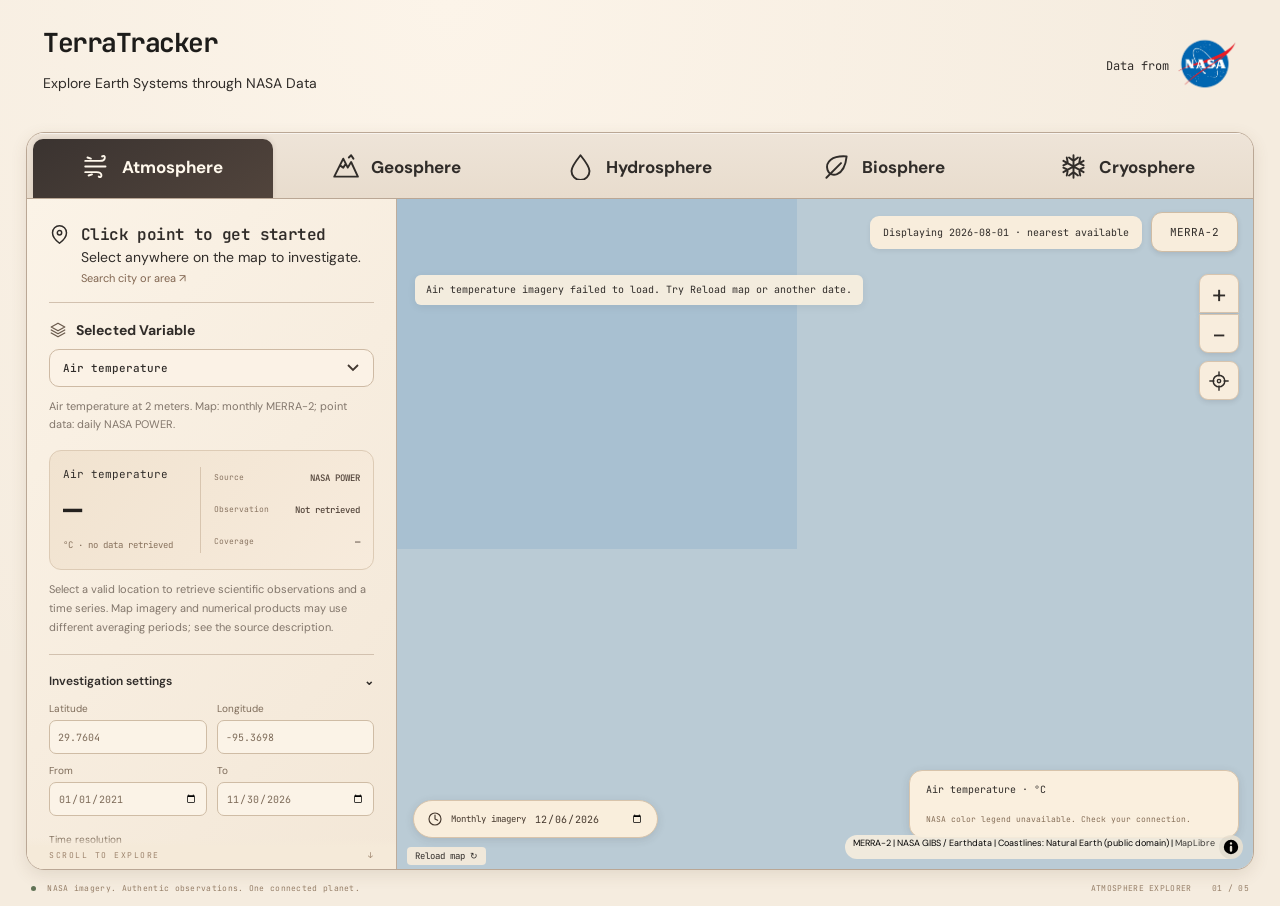
==== commit 87a9d64a: "Latest code" ====
--- a/Earth_Science_Detection/frontend/index.html
+++ b/Earth_Science_Detection/frontend/index.html
@@ -46,7 +46,14 @@
     <!-- This is a contextual map inspector, not a navigation sidebar. -->
     <section class="inspector" aria-label="Selected point and scientific analysis">
       <div class="inspector-scroll">
-        <header class="point-header"><svg class="icon"><use href="#pin"/></svg><div><h2 id="point-title">Click point to get started</h2><p id="point-subtitle" font-weight="3">Select anywhere on the map to investigate.</p></div><button id="clear-point" class="icon-button" aria-label="Clear selected point" hidden>×</button></header>
+        <header class="point-header"><svg class="icon"><use href="#pin"/></svg><div><h2 id="point-title">Click point to get started</h2><button type="button" id="place-search-toggle" aria-expanded="false" aria-controls="place-search" title="Search for a city or area"><span id="point-subtitle">Select anywhere on the map to investigate.</span><span class="place-search-cue">Search city or area ↗</span></button></div><button id="clear-point" class="icon-button" aria-label="Clear selected point" hidden>×</button></header>
+        <form id="place-search" class="place-search" hidden role="search" aria-label="Find a city or area">
+          <label for="place-query">City or area of interest</label>
+          <div class="place-search-input"><input id="place-query" name="q" type="search" placeholder="e.g. London, Ontario" minlength="2" maxlength="120" autocomplete="off" required><button type="submit">Search</button></div>
+          <p id="place-search-status" class="helper" role="status"></p>
+          <ul id="place-search-results" aria-label="Matching places"></ul>
+          <small>Include a region or country to narrow your search. Smaller settlements may not be listed; you can also select the map.</small>
+        </form>
         <section class="inspector-section">
           <h3><svg class="icon"><use href="#layers"/></svg>Selected Variable</h3>
           <label class="sr-only" for="variable">Numerical point variable</label>
@@ -61,7 +68,7 @@
           </details>
           <p id="status" class="status" role="status" aria-live="polite">Ready when you are.</p>
         </section>
-        <section class="inspector-section chart-section"><h3><svg class="icon"><use href="#chart"/></svg><span id="chart-title">Time Series</span></h3><p id="chart-period" class="section-subtitle">Your selected period will appear here</p><p id="range-note" class="helper" aria-live="polite"></p><div id="chart-container" class="chart-placeholder"><svg class="icon"><use href="#chart"/></svg><p>A point. A period. A new perspective.</p><small>Retrieve data to reveal the historical record.</small></div><div class="export-actions"><button id="export-csv" disabled>Export CSV ↗</button><button id="export-chart" disabled>Save chart ↗</button></div></section>
+        <section class="inspector-section chart-section"><h3><svg class="icon"><use href="#chart"/></svg><span id="chart-title">Time Series</span></h3><p id="chart-period" class="section-subtitle">Your selected period will appear here</p><p id="range-note" class="helper" aria-live="polite"></p><div id="chart-container" class="chart-placeholder"><svg class="icon"><use href="#chart"/></svg><p>A point. A period. A new perspective.</p><small>Retrieve data to reveal the historical record.</small></div><div class="export-actions"><button id="export-csv" disabled>Export CSV ↗</button><button type="button" id="play-timelapse" aria-pressed="false">Play timelapse ▷</button><button id="export-chart" disabled>Save chart ↗</button></div></section>
         <section class="inspector-section" id="trend-section" hidden><h3>Trend analysis</h3><div id="trend-results"></div></section>
         <section class="inspector-section source-section"><h3><span class="info-icon">i</span>Data Source</h3><a id="dataset-link" href="https://power.larc.nasa.gov/" target="_blank" rel="noopener"><span id="dataset-name">NASA POWER · daily point data</span><svg class="icon"><use href="#external"/></svg></a><p id="source-observation">Observation: not retrieved</p><p id="source-publication">Provider publication time: not supplied</p><p id="source-retrieved">Retrieved: not yet</p><span class="freshness" id="freshness"><i></i>Historical observations</span><p class="helper" id="science-note">No measurements are simulated. Trend significance does not establish causation.</p></section>
       </div>
--- a/Earth_Science_Detection/frontend/css/styles.css
+++ b/Earth_Science_Detection/frontend/css/styles.css
@@ -44,3 +44,19 @@
 .dashboard-window .map-panel{border:0;border-radius:0}
 @media(min-width:1600px){.dashboard-window{margin-top:28px}}
 @media(max-width:740px){.dashboard-window{margin-top:22px;border-radius:15px}.dashboard-window .system-tabs{padding:4px 4px 0}.dashboard-window .system-tab{padding-bottom:15px}.dashboard-window .inspector{border-right:0;border-top:1px solid #bead9c}.dashboard-window .workspace{gap:0}}
+
+/* Place names double as a keyboard-accessible location search. */
+#place-search-toggle{display:block;text-align:left;padding:0;border:0;background:none;color:inherit;font:inherit;cursor:pointer;max-width:100%}
+#place-search-toggle:hover #point-subtitle{text-decoration:underline;text-underline-offset:3px}
+#place-search-toggle:focus-visible{outline:2px solid #735c47;outline-offset:4px;border-radius:3px}
+#point-subtitle{display:block}
+.place-search-cue{display:block;margin-top:5px;font-size:11px;color:#806550}
+.place-search{padding:0 0 20px;border-bottom:1px solid #d7c6b3;margin-bottom:20px}
+.place-search[hidden]{display:none}
+.place-search label{display:block;margin-bottom:8px;font-weight:600;font-size:13px}
+.place-search-input{display:flex;gap:7px}.place-search-input input{min-width:0;flex:1;width:100%;padding:10px;border:1px solid #c9b49c;border-radius:8px;background:#fff8ed;color:#382f29;font:inherit;font-size:13px}
+.place-search button{border:1px solid #c9b49c;border-radius:8px;background:#f5e8d6;color:#382f29;padding:9px 11px;cursor:pointer;font:inherit;font-size:12px}
+.place-search button:hover,.place-search button:focus-visible{background:#e7d5bd}
+#place-search-results{list-style:none;padding:0;margin:10px 0;max-height:235px;overflow-y:auto}
+#place-search-results li+li{margin-top:5px}#place-search-results button{display:block;width:100%;text-align:left;line-height:1.5}
+.place-search small{display:block;color:#887665;font-size:11px;line-height:1.6}
